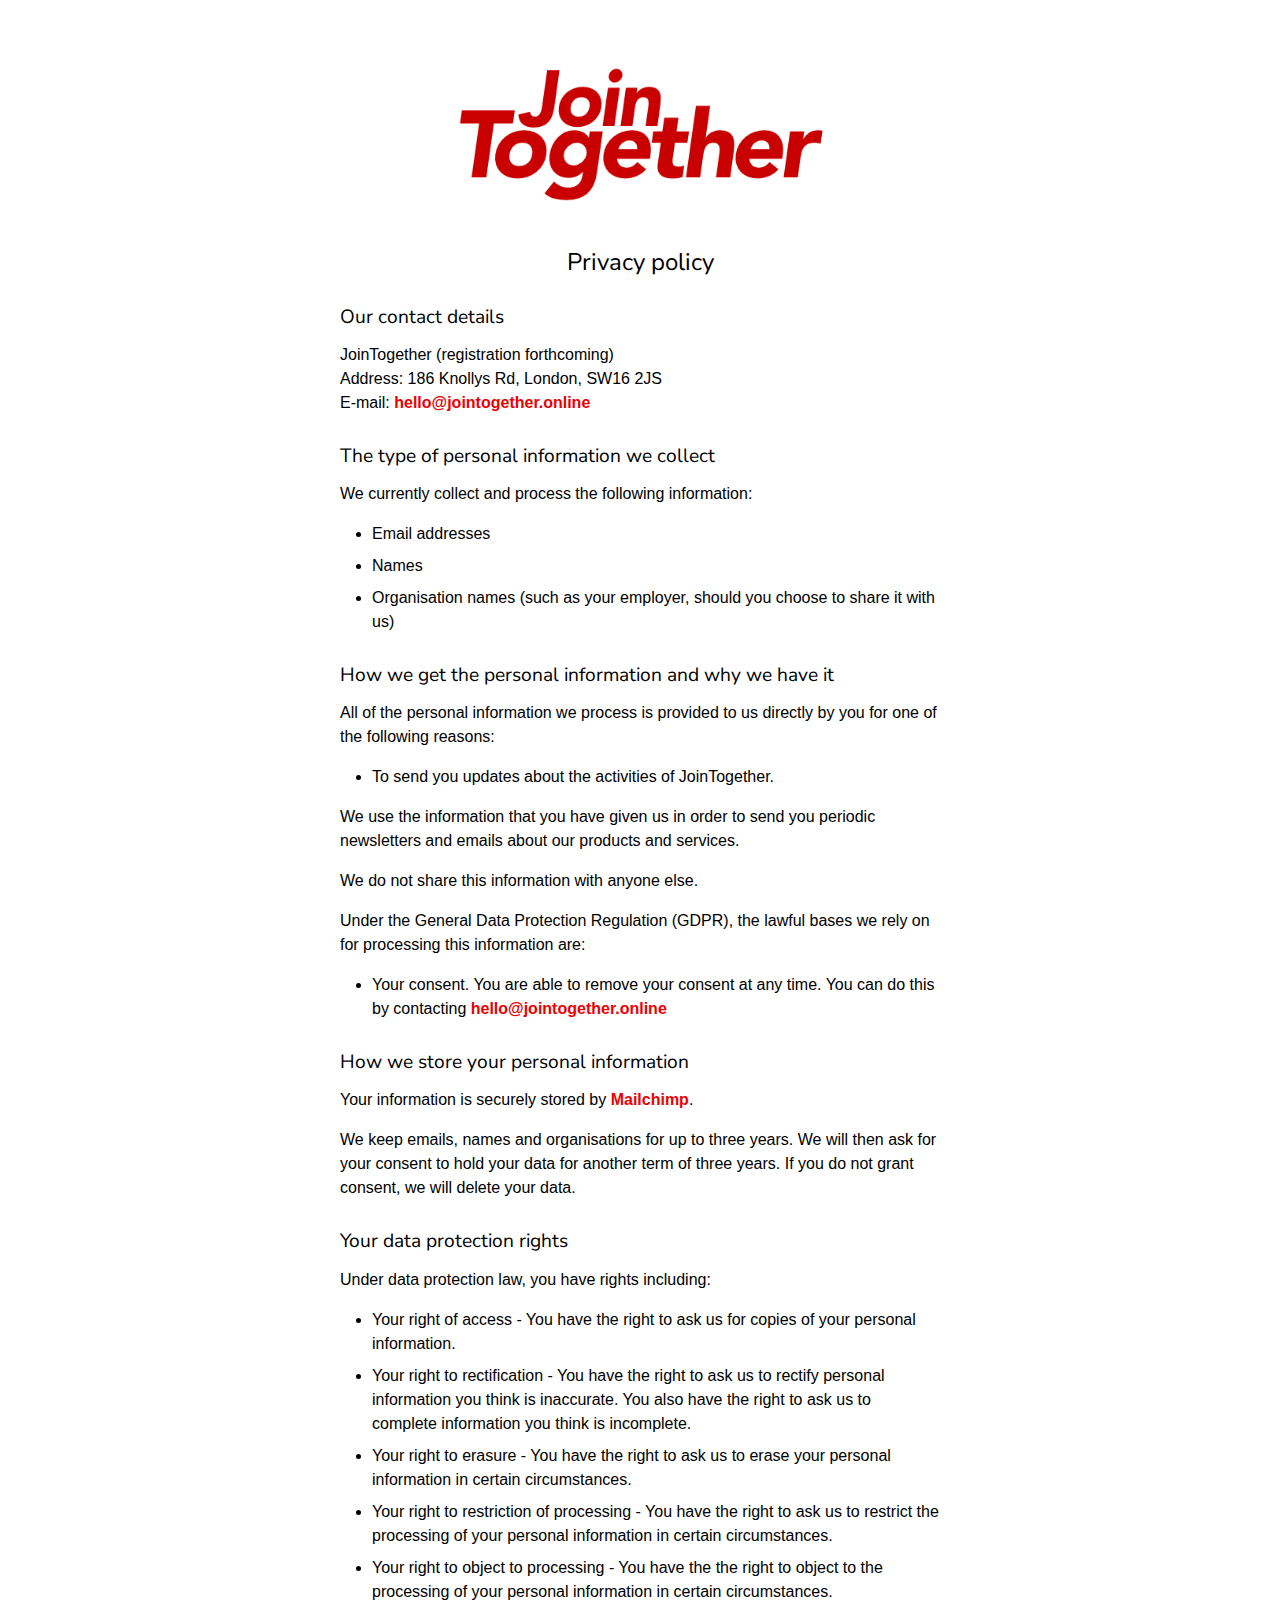
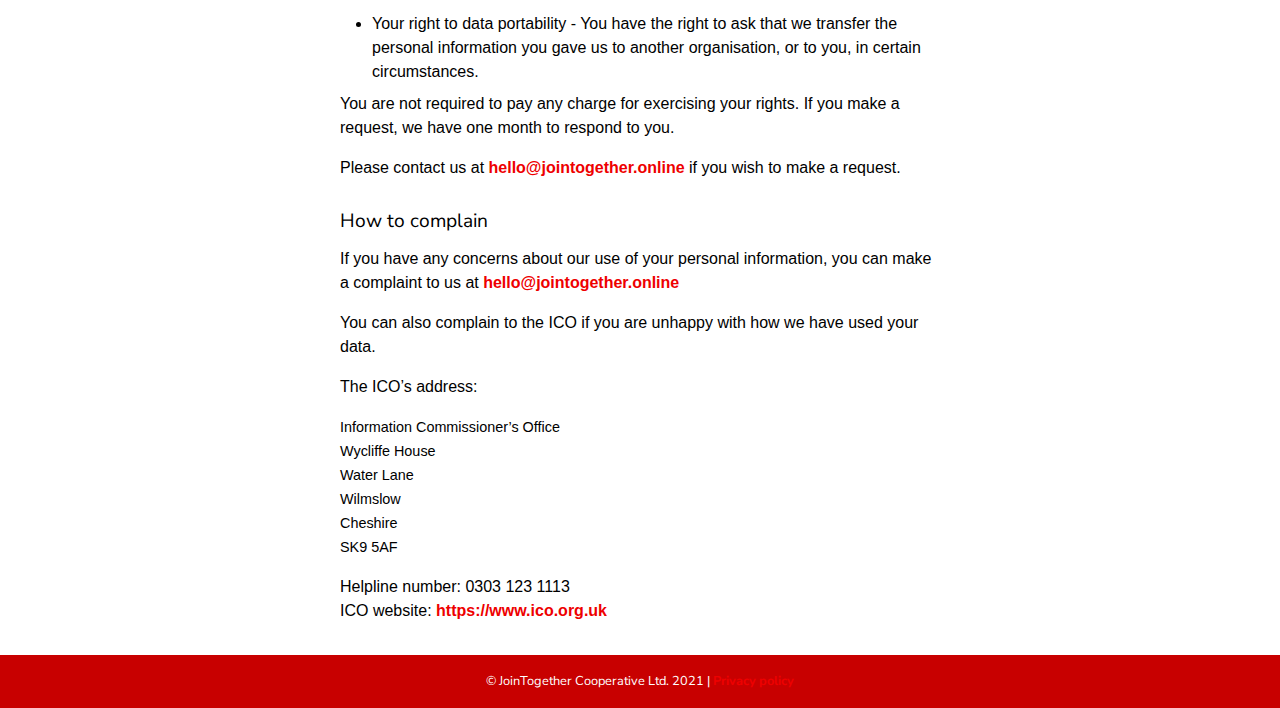
==== privacy.html @ 288e7374 "Link back to home from privacy with logo" ====
<!DOCTYPE html>
<html>
<head>
  <meta http-equiv="content-type" content="text/html; charset=utf-8">
  <link rel="stylesheet" href="reset.css" type="text/css" />
  <link rel="stylesheet" href="main.css" type="text/css" />
  <link rel="preconnect" href="https://fonts.googleapis.com">
  <link rel="preconnect" href="https://fonts.gstatic.com" crossorigin>
  <link href="https://fonts.googleapis.com/css2?family=Nunito+Sans:wght@800&display=swap" rel="stylesheet">
  <title>JoinTogether</title>
  <meta name="description" content="JoinTogether | Making joining easier">
  <meta name="viewport" content="width=device-width, initial-scale=1">
  <link rel="apple-touch-icon" sizes="180x180" href="favicon/apple-touch-icon.png">
  <link rel="icon" type="image/png" sizes="32x32" href="favicon/favicon-32x32.png">
  <link rel="icon" type="image/png" sizes="16x16" href="favicon/favicon-16x16.png">
  <link rel="manifest" href="favicon/site.webmanifest">
  <link rel="mask-icon" href="favicon/safari-pinned-tab.svg" color="#5bbad5">
  <meta name="msapplication-TileColor" content="#da532c">
  <meta name="theme-color" content="#ffffff">
</head>
<body>

<header class="center">
<a href="/"><h1>JoinTogether</h1></a>
<h2>Privacy policy</h2>
</header>

<main class="left">
  <h4>Our contact details</h4>
  <p>JoinTogether (registration forthcoming)<br />
  Address: 186 Knollys Rd, London, SW16 2JS<br />
  E-mail: <a href="mailto:hello@jointogether.online">hello@jointogether.online</a></p>

  <h4>The type of personal information we collect</h4>
  <p>We currently collect and process the following information:<br />
  <ul><li>Email addresses</li>
  <li>Names</li>
  <li>Organisation names (such as your employer, should you choose to share it with us)</li></ul></p>

  <h4>How we get the personal information and why we have it</h4>
  <p>All of the personal information we process is provided to us directly by you for one of the following reasons:<br />
  <ul><li>To send you updates about the activities of JoinTogether.</li></ul></p>
  <p>We use the information that you have given us in order to send you periodic newsletters and emails about our products and services.</p>
  <p>We do not share this information with anyone else.</p>
  <p>Under the General Data Protection Regulation (GDPR), the lawful bases we rely on for processing this information are:
  <ul><li>Your consent. You are able to remove your consent at any time. You can do this by contacting <a href="mailto:hello@jointogether.online">hello@jointogether.online</a></li></ul></p>

  <h4>How we store your personal information</h4>
  <p>Your information is securely stored by <a href="https://mailchimp.com">Mailchimp</a>.</p>
  <p>We keep emails, names and organisations for up to three years. We will then ask for your consent to hold your data for another term of three years. If you do not grant consent, we will delete your data.</p>


  <h4>Your data protection rights</h4>
  <p>Under data protection law, you have rights including:
  <ul><li>Your right of access - You have the right to ask us for copies of your personal information.</li>
  <li>Your right to rectification - You have the right to ask us to rectify personal information you think is inaccurate. You also have the right to ask us to complete information you think is incomplete. </li>
  <li>Your right to erasure - You have the right to ask us to erase your personal information in certain circumstances.</li>
  <li>Your right to restriction of processing - You have the right to ask us to restrict the processing of your personal information in certain circumstances. </li>
  <li>Your right to object to processing - You have the the right to object to the processing of your personal information in certain circumstances.</li>
  <li>Your right to data portability - You have the right to ask that we transfer the personal information you gave us to another organisation, or to you, in certain circumstances.</li>

  <p>You are not required to pay any charge for exercising your rights. If you make a request, we have one month to respond to you.</p>
  <p>Please contact us at <a href="mailto:jointogether.online">hello@jointogether.online</a> if you wish to make a request.</p>

  <h4>How to complain</h4>
  <p>If you have any concerns about our use of your personal information, you can make a complaint to us at <a href="mailto:jointogether.online">hello@jointogether.online</a></p>
  <p>You can also complain to the ICO if you are unhappy with how we have used your data.</p>
  <p>The ICO’s address:</p>
  <pre>Information Commissioner’s Office
Wycliffe House
Water Lane
Wilmslow
Cheshire
SK9 5AF</pre>

  <p>Helpline number: 0303 123 1113</br />
  ICO website: <a href="https://www.ico.org.uk">https://www.ico.org.uk</a></p>


</main>
<footer class="center">
<p>&copy; JoinTogether Cooperative Ltd. 2021 | <a href="/privacy.html">Privacy policy</a></p>
</footer>

</body>
</html>
---- main.css ----
/* Main.css */

html, body {
  height: 100%;
}

.grid-container {
  min-height: 100%;
  margin: 0 auto -12em;
  height: 100%;
}

body {
  font-family: 'Nunito Sans', sans-serif;
}

h1, h2, h3, h4 {
  /* font-weight: bold; */
  /* text-transform: uppercase; */
}

h1 {
    font-size: 3em;
    color: #EE0000;
    background-image: url("jt_logo_dark_red_830px.png");
    text-indent: -5000px;
    display: block;
    width: 400px;
    margin: auto;
    height: 170px;
    background-repeat: no-repeat;
    background-size: 400px;
}

label {
  display: none;
}

h2 {
  font-size: 1.5rem;
    margin-top: 2rem;
    margin-bottom: 0.5rem;
    line-height: 1.6rem;
}

.button {
  width: 30%;
  max-width: 100px;
  background-color: #ccc;
}

.email {
  width: 60%;
}

.center {
  text-align: center;
}

h4 {
  margin-bottom: 2rem;
  line-height: 1.2rem;
  font-size: 1.2rem;
}

.left {
  margin: 0px auto;
  max-width: 600px;
}

.left h4 {
  margin-bottom: 1rem;
  margin-top: 2rem;
}

.left p, .left pre {
  font-family: sans-serif;
  margin-bottom: 1rem;
  line-height: 1.5rem;
}

.left pre {
  font-size: 0.9rem;
}

.left ul li {
  font-family: sans-serif;
  list-style: disc;
  margin-left: 2rem;
  margin-bottom: 0.5rem;
  line-height: 1.5rem;
}

#mc_embed_signup {
  width: 50%;
  max-width: 600px;
  padding: 20px;
  margin: 0px auto;
  background: white;
}

input {
  font-size: 1.2rem;
  font-family: 'Nunito Sans', sans-serif;
  border: 0px;
  padding: 10px;
  background-color: #efefef;
  border-radius: 5px;
}

a {
  color: #EE0000;
  font-weight: bold;
  text-decoration: none;
  outline: none;
  /* font-size: 0.8em; */
}

a:hover {
  text-decoration: underline;
}

pre {
  font-size: 100%;
  line-height: 120%;
  margin-top: 0.5em;
}

header {
  margin-top: 3rem;
}

footer {
  font-size: 0.8rem;
  padding: 20px 0px;
  margin-top: 2rem;
  width: 100%;
  background-color: #c80000;
  color: white;
}


/* When the screen is less than 600 pixels wide, hide all links, except for the first one ("Home"). Show the link that contains should open and close the topnav (.icon) */
@media screen and (max-width: 600px) {
  #mc_embed_signup {
    width: 80%;
    min-width: 350px;

  }

  .left {
    margin: 0px auto;
    padding: 0px 20px;
    min-width: 350px;
    max-width: 600px;
  }

}
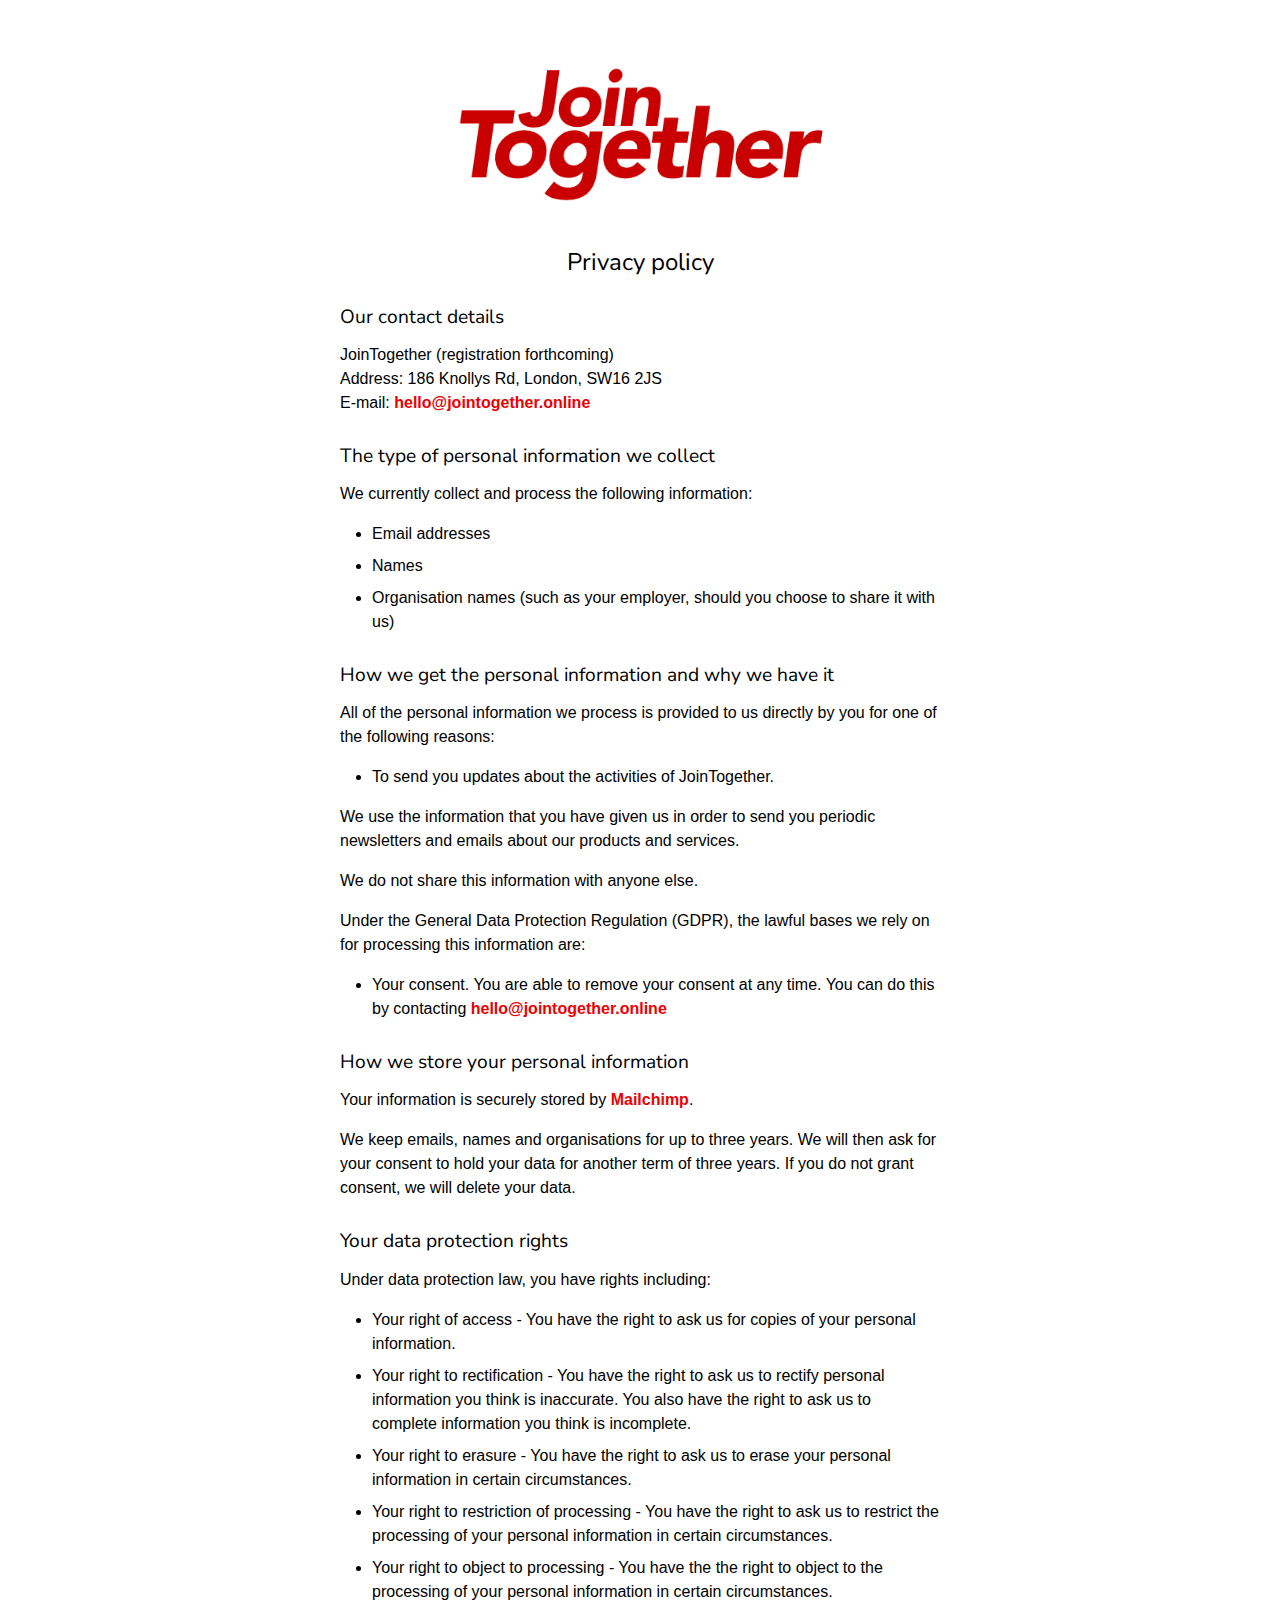
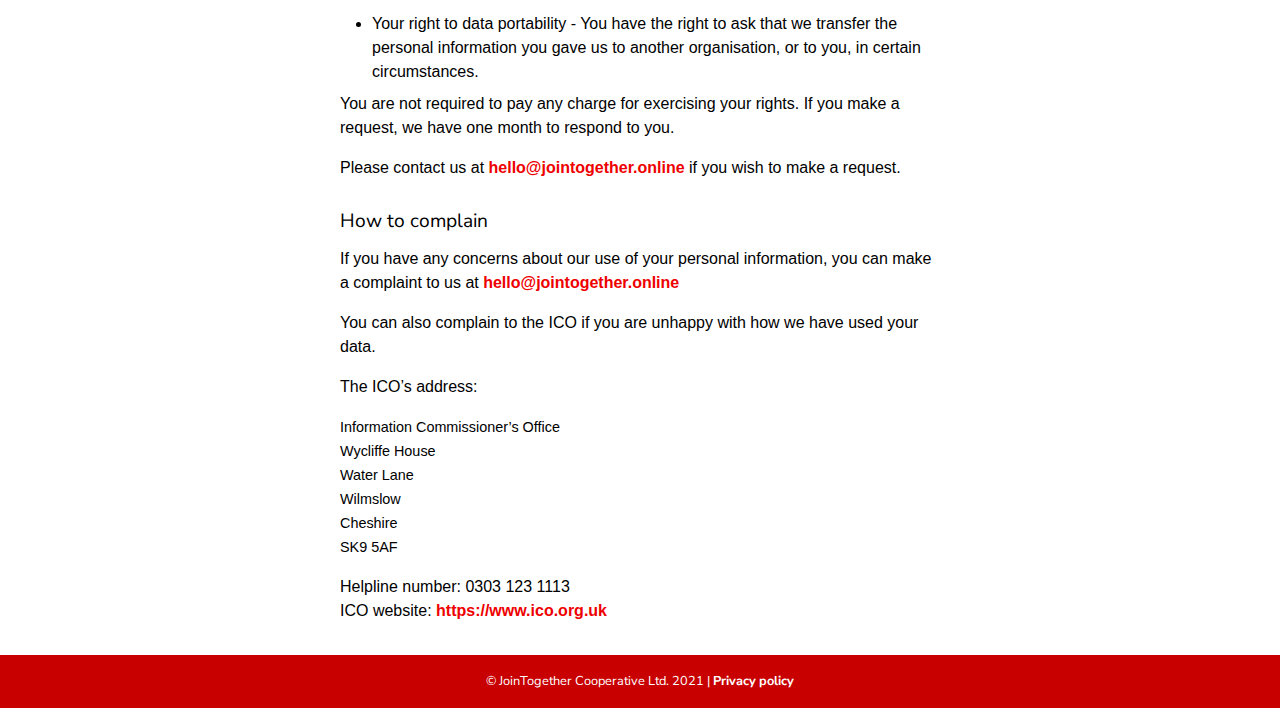
==== commit 87ac2c98: "Add lang attribute to html tag" ====
--- a/privacy.html
+++ b/privacy.html
@@ -1,6 +1,6 @@
 
 <!DOCTYPE html>
-<html>
+<html lang="en">
 <head>
   <meta http-equiv="content-type" content="text/html; charset=utf-8">
   <link rel="stylesheet" href="reset.css" type="text/css" />
--- a/main.css
+++ b/main.css
@@ -12,11 +12,6 @@
 
 body {
   font-family: 'Nunito Sans', sans-serif;
-}
-
-h1, h2, h3, h4 {
-  /* font-weight: bold; */
-  /* text-transform: uppercase; */
 }
 
 h1 {
@@ -139,6 +134,10 @@
   color: white;
 }
 
+footer a {
+  color: white;
+}
+
 
 /* When the screen is less than 600 pixels wide, hide all links, except for the first one ("Home"). Show the link that contains should open and close the topnav (.icon) */
 @media screen and (max-width: 600px) {
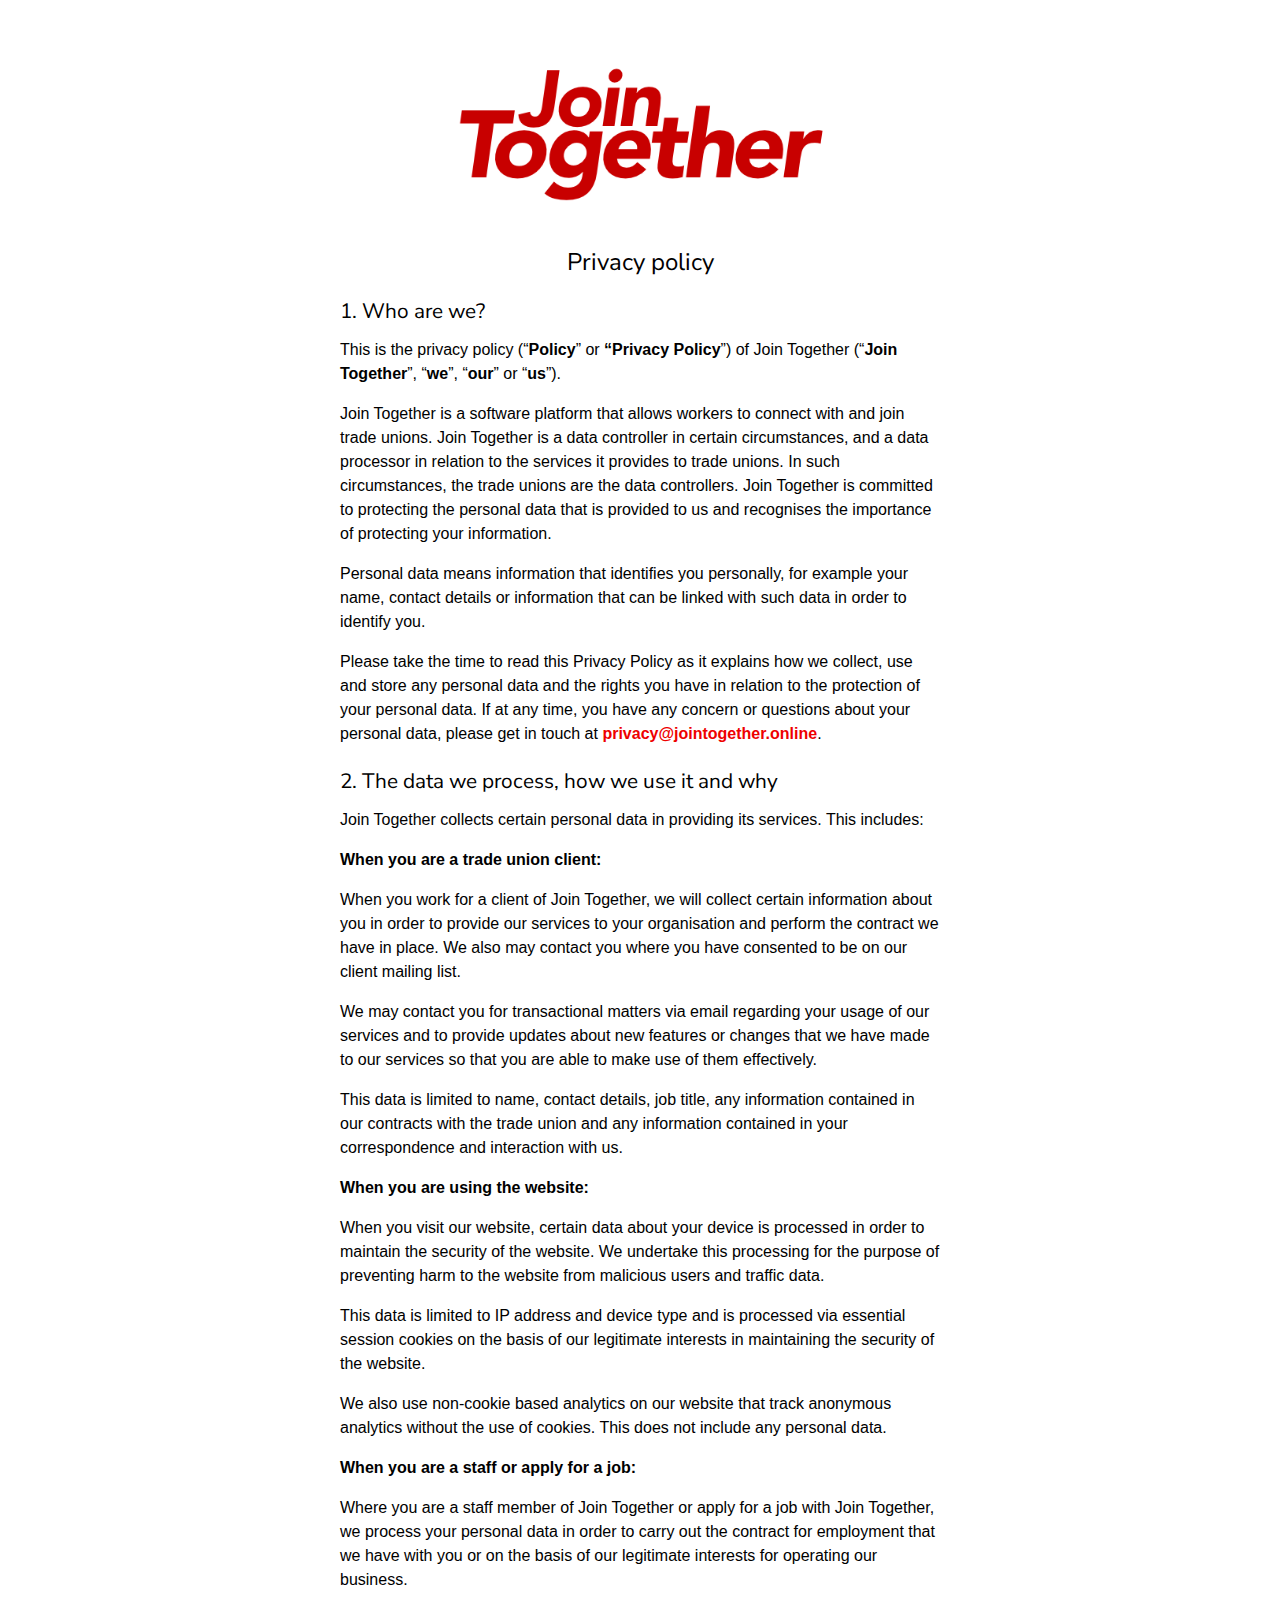
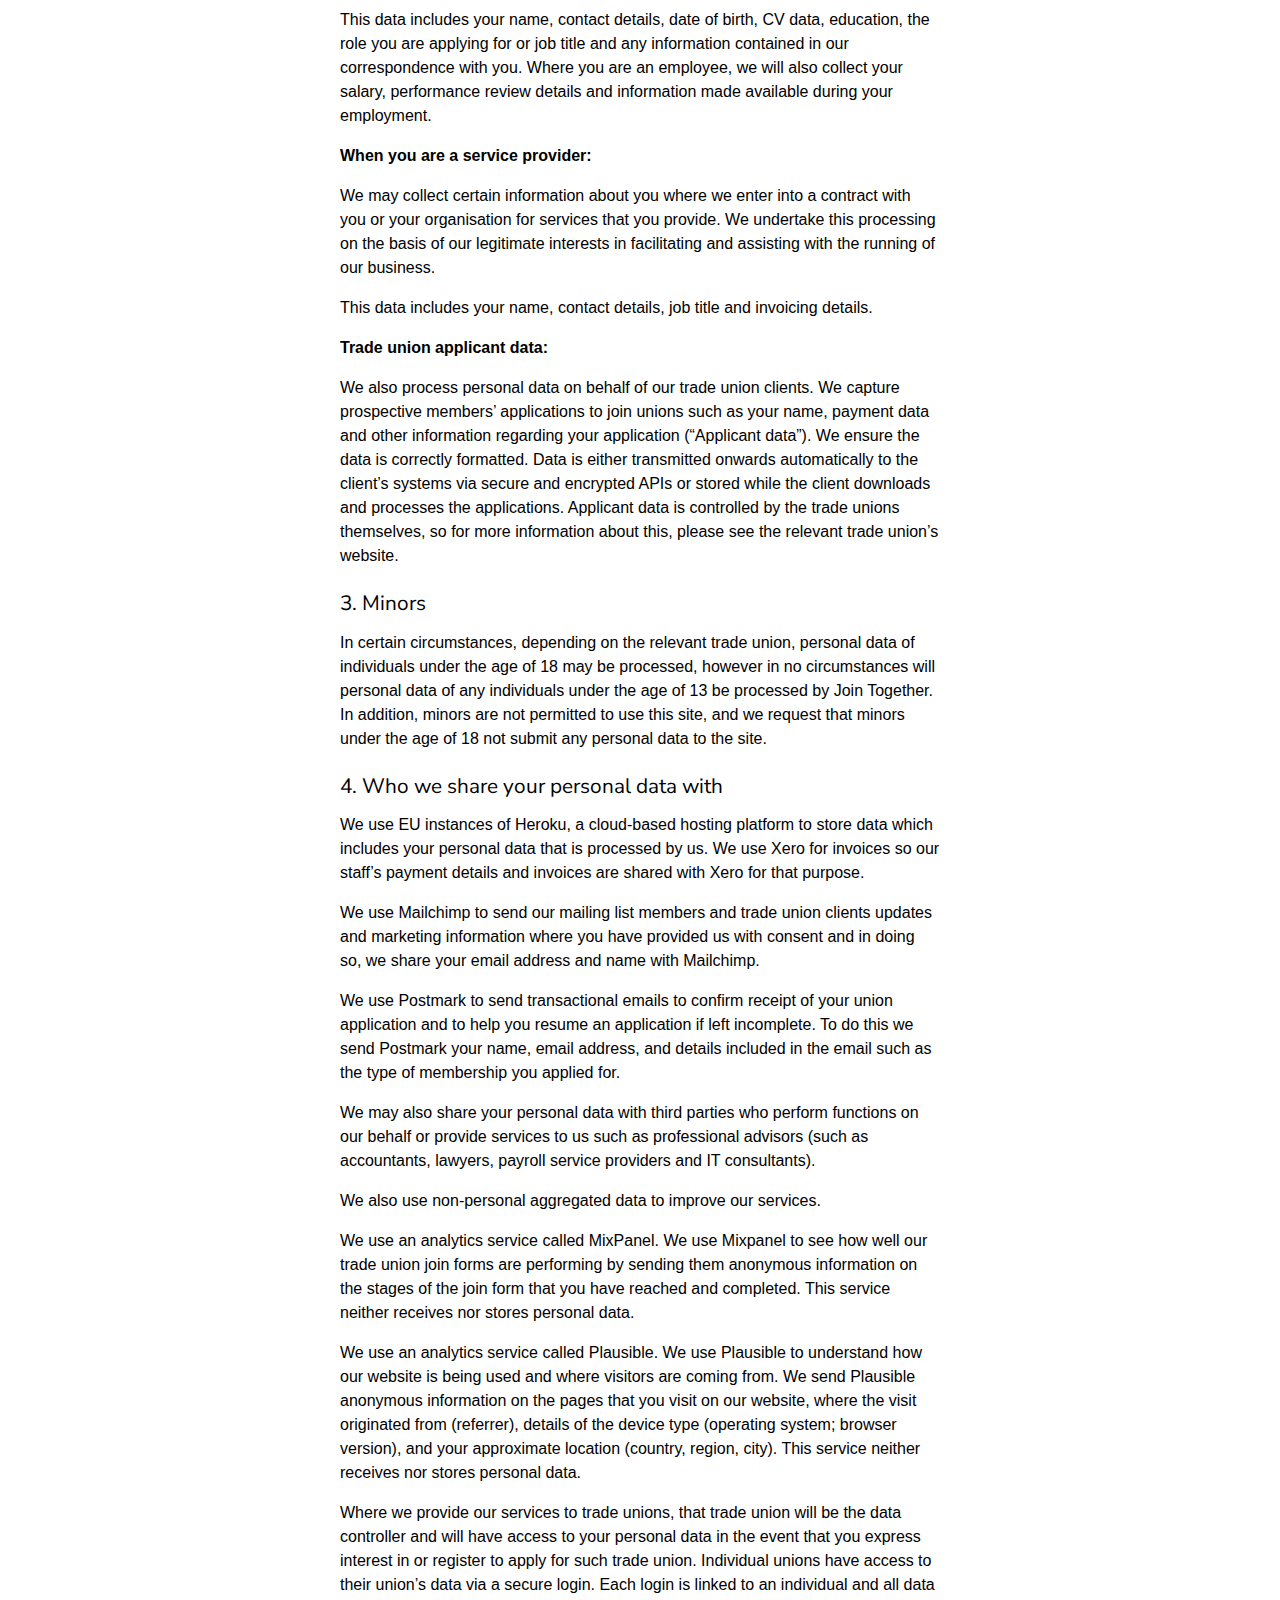
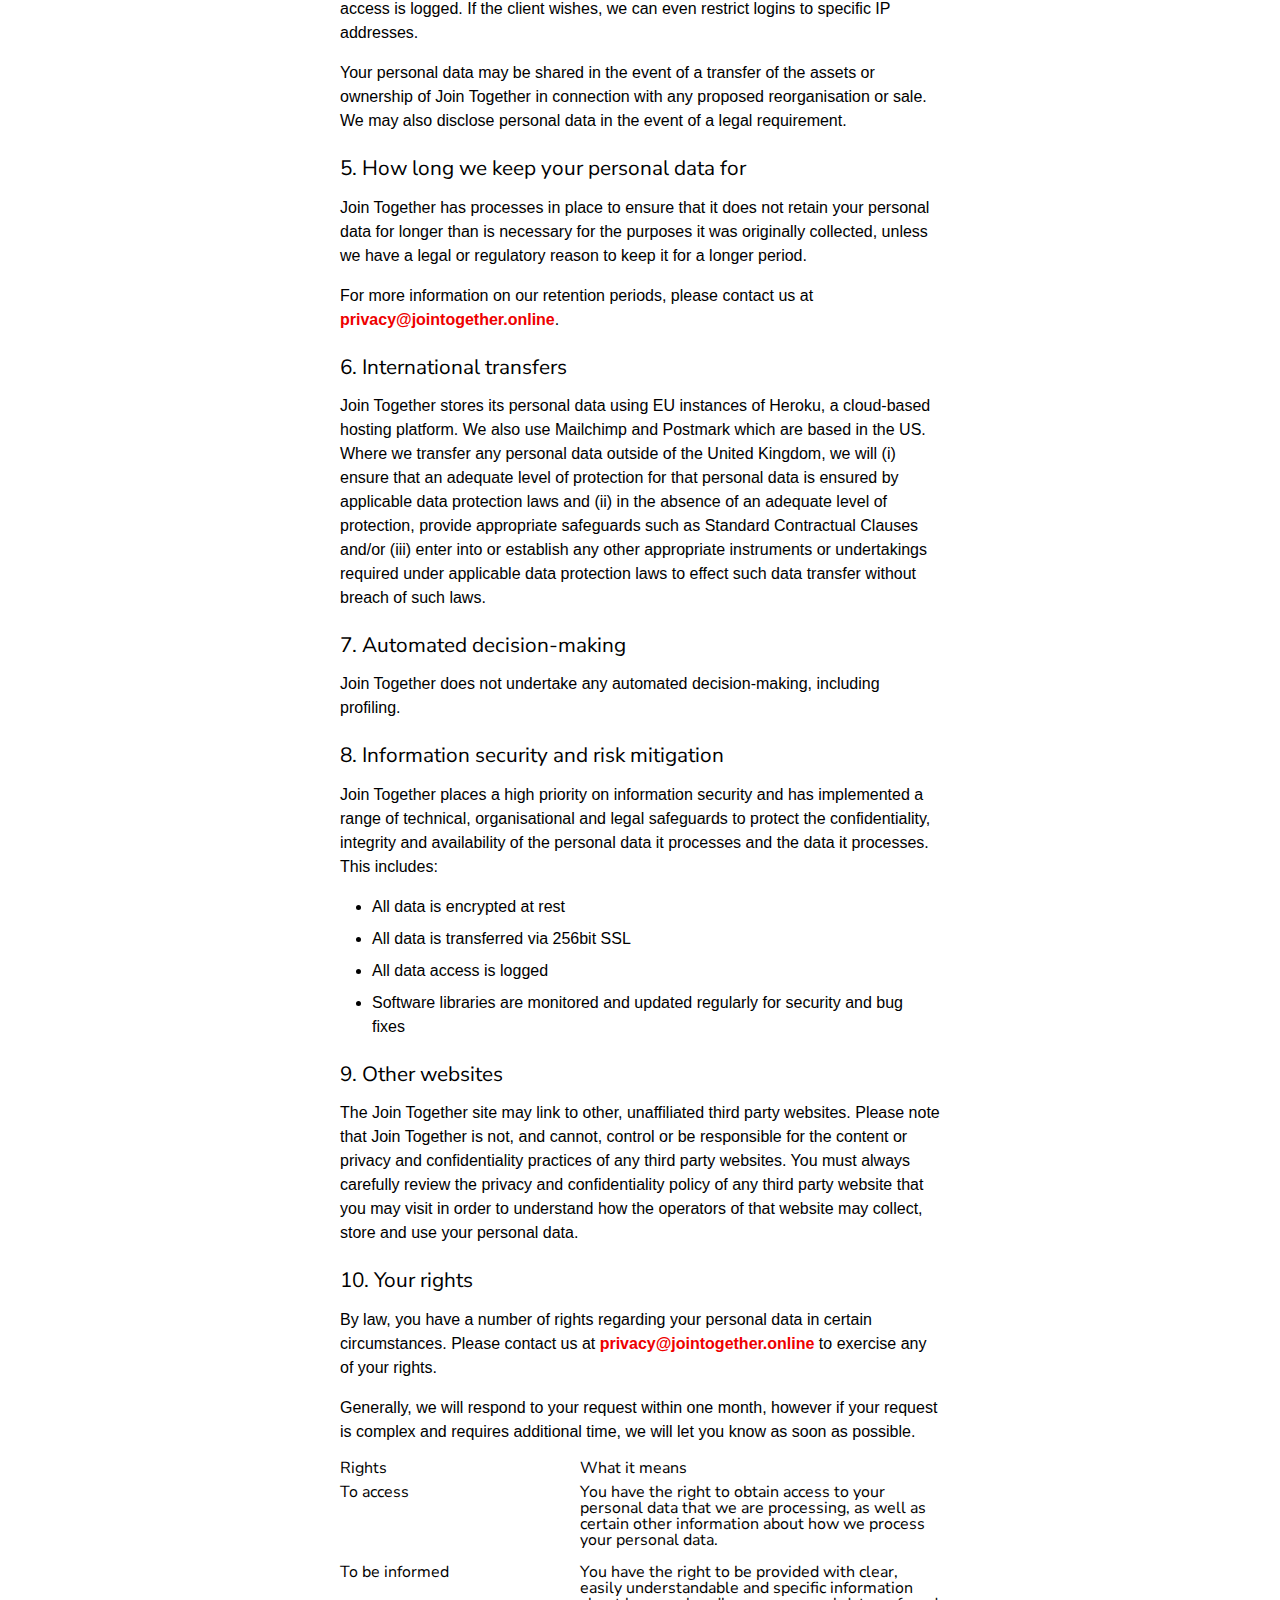
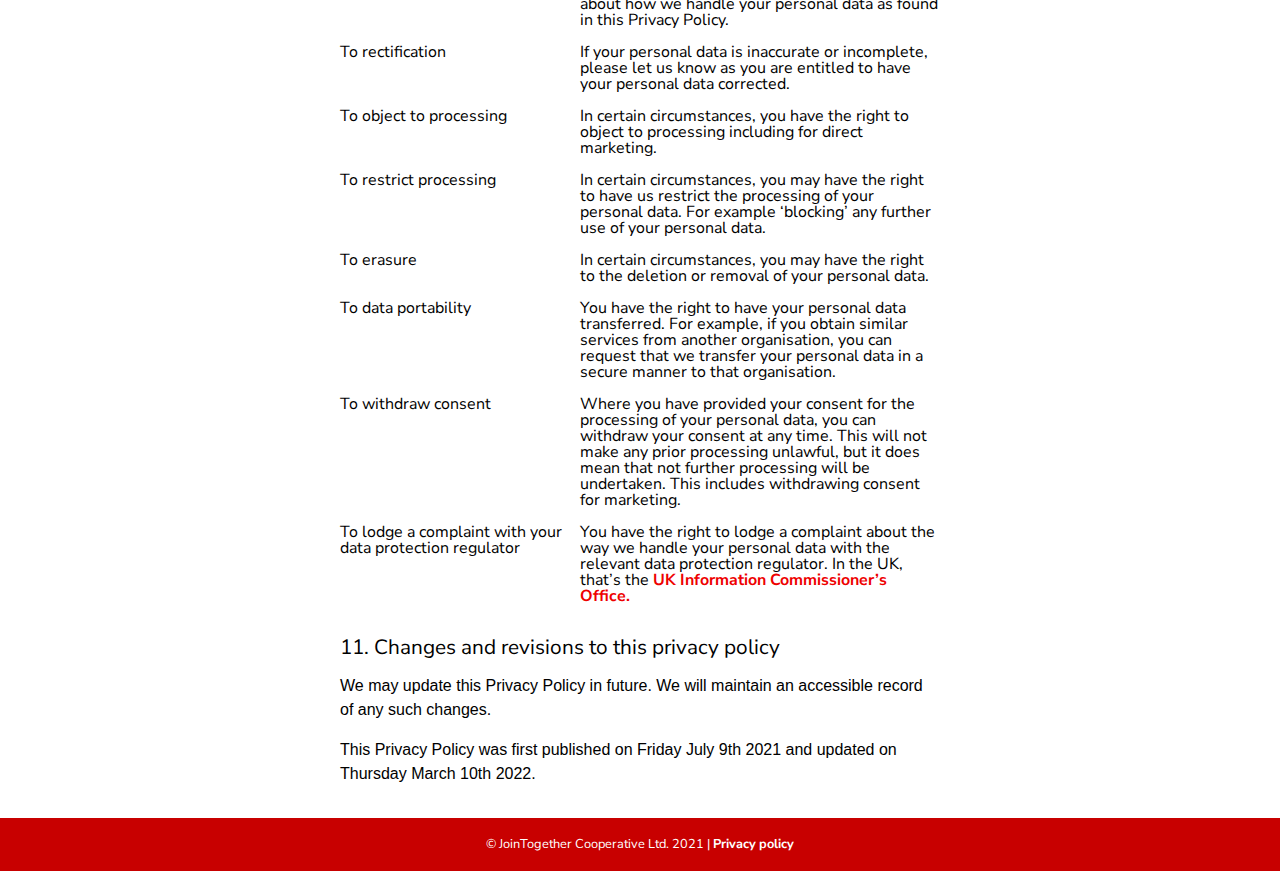
==== commit 40f587df: "Update privacy policy" ====
--- a/privacy.html
+++ b/privacy.html
@@ -27,56 +27,367 @@
 </header>
 
 <main class="left">
-  <h4>Our contact details</h4>
-  <p>JoinTogether (registration forthcoming)<br />
-  Address: 186 Knollys Rd, London, SW16 2JS<br />
-  E-mail: <a href="mailto:hello@jointogether.online">hello@jointogether.online</a></p>
-
-  <h4>The type of personal information we collect</h4>
-  <p>We currently collect and process the following information:<br />
-  <ul><li>Email addresses</li>
-  <li>Names</li>
-  <li>Organisation names (such as your employer, should you choose to share it with us)</li></ul></p>
-
-  <h4>How we get the personal information and why we have it</h4>
-  <p>All of the personal information we process is provided to us directly by you for one of the following reasons:<br />
-  <ul><li>To send you updates about the activities of JoinTogether.</li></ul></p>
-  <p>We use the information that you have given us in order to send you periodic newsletters and emails about our products and services.</p>
-  <p>We do not share this information with anyone else.</p>
-  <p>Under the General Data Protection Regulation (GDPR), the lawful bases we rely on for processing this information are:
-  <ul><li>Your consent. You are able to remove your consent at any time. You can do this by contacting <a href="mailto:hello@jointogether.online">hello@jointogether.online</a></li></ul></p>
-
-  <h4>How we store your personal information</h4>
-  <p>Your information is securely stored by <a href="https://mailchimp.com">Mailchimp</a>.</p>
-  <p>We keep emails, names and organisations for up to three years. We will then ask for your consent to hold your data for another term of three years. If you do not grant consent, we will delete your data.</p>
-
-
-  <h4>Your data protection rights</h4>
-  <p>Under data protection law, you have rights including:
-  <ul><li>Your right of access - You have the right to ask us for copies of your personal information.</li>
-  <li>Your right to rectification - You have the right to ask us to rectify personal information you think is inaccurate. You also have the right to ask us to complete information you think is incomplete. </li>
-  <li>Your right to erasure - You have the right to ask us to erase your personal information in certain circumstances.</li>
-  <li>Your right to restriction of processing - You have the right to ask us to restrict the processing of your personal information in certain circumstances. </li>
-  <li>Your right to object to processing - You have the the right to object to the processing of your personal information in certain circumstances.</li>
-  <li>Your right to data portability - You have the right to ask that we transfer the personal information you gave us to another organisation, or to you, in certain circumstances.</li>
-
-  <p>You are not required to pay any charge for exercising your rights. If you make a request, we have one month to respond to you.</p>
-  <p>Please contact us at <a href="mailto:jointogether.online">hello@jointogether.online</a> if you wish to make a request.</p>
-
-  <h4>How to complain</h4>
-  <p>If you have any concerns about our use of your personal information, you can make a complaint to us at <a href="mailto:jointogether.online">hello@jointogether.online</a></p>
-  <p>You can also complain to the ICO if you are unhappy with how we have used your data.</p>
-  <p>The ICO’s address:</p>
-  <pre>Information Commissioner’s Office
-Wycliffe House
-Water Lane
-Wilmslow
-Cheshire
-SK9 5AF</pre>
-
-  <p>Helpline number: 0303 123 1113</br />
-  ICO website: <a href="https://www.ico.org.uk">https://www.ico.org.uk</a></p>
-
+  <h3>1. Who are we?</h3>
+  <p>
+    This is the privacy policy (“<strong>Policy</strong>” or
+    <strong>“Privacy Policy</strong>”) of Join Together
+    (“<strong>Join Together</strong>”, “<strong>we</strong>”,
+    “<strong>our</strong>” or “<strong>us</strong>”).
+  </p>
+  <p>
+    Join Together is a software platform that allows workers to connect with and
+    join trade unions. Join Together is a data controller in certain
+    circumstances, and a data processor in relation to the services it provides
+    to trade unions. In such circumstances, the trade unions are the data
+    controllers. Join Together is committed to protecting the personal data
+    that is provided to us and recognises the importance of protecting your
+    information.
+  </p>
+  <p>
+    Personal data means information that identifies you personally, for example
+    your name, contact details or information that can be linked with such data
+    in order to identify you.
+  </p>
+  <p>
+    Please take the time to read this Privacy Policy as it explains how we
+    collect, use and store any personal data and the rights you have in
+    relation to the protection of your personal data. If at any time, you have
+    any concern or questions about your personal data, please get in touch at
+    <a href="mailto:privacy@jointogether.online">privacy@jointogether.online</a>.
+  </p>
+
+  <h3>2. The data we process, how we use it and why</h3>
+  <p>
+    Join Together collects certain personal data in providing its services.
+    This includes:
+  </p>
+  <p>
+    <strong>When you are a trade union client:</strong>
+  </p>
+  <p>
+    When you work for a client of Join Together, we will collect certain
+    information about you in order to provide our services to your
+    organisation and perform the contract we have in place. We also may
+    contact you where you have consented to be on our client mailing list.
+  </p>
+  <p>
+    We may contact you for transactional matters via email regarding your
+    usage of our services and to provide updates about new features or changes
+    that we have made to our services so that you are able to make use of them
+    effectively.
+  </p>
+  <p>
+    This data is limited to name, contact details, job title, any information
+    contained in our contracts with the trade union and any information
+    contained in your correspondence and interaction with us.
+  </p>
+  <p>
+    <strong>When you are using the website:</strong>
+  </p>
+  <p>
+    When you visit our website, certain data about your device is processed in
+    order to maintain the security of the website. We undertake this
+    processing for the purpose of preventing harm to the website from
+    malicious users and traffic data.
+  </p>
+  <p>
+    This data is limited to IP address and device type and is processed via
+    essential session cookies on the basis of our legitimate interests in
+    maintaining the security of the website.
+  </p>
+  <p>
+    We also use non-cookie based analytics on our website that track anonymous
+    analytics without the use of cookies. This does not include any personal
+    data.
+  </p>
+  <p>
+    <strong>When you are a staff or apply for a job:</strong>
+  </p>
+  <p>
+    Where you are a staff member of Join Together or apply for a job with Join
+    Together, we process your personal data in order to carry out the contract
+    for employment that we have with you or on the basis of our legitimate
+    interests for operating our business.
+  </p>
+  <p>
+    This data includes your name, contact details, date of birth, CV data,
+    education, the role you are applying for or job title and any information
+    contained in our correspondence with you. Where you are an employee, we
+    will also collect your salary, performance review details and information
+    made available during your employment.
+  </p>
+  <p>
+    <strong>When you are a service provider:</strong>
+  </p>
+  <p>
+    We may collect certain information about you where we enter into a
+    contract with you or your organisation for services that you provide. We
+    undertake this processing on the basis of our legitimate interests in
+    facilitating and assisting with the running of our business.
+  </p>
+  <p>
+    This data includes your name, contact details, job title and invoicing
+    details.
+  </p>
+  <p>
+    <strong>Trade union applicant data:</strong>
+  </p>
+  <p>
+    We also process personal data on behalf of our trade union clients. We
+    capture prospective members’ applications to join unions such as your
+    name, payment data and other information regarding your application
+    (“Applicant data”). We ensure the data is correctly formatted. Data is
+    either transmitted onwards automatically to the client’s systems via
+    secure and encrypted APIs or stored while the client downloads and
+    processes the applications. Applicant data is controlled by the trade
+    unions themselves, so for more information about this, please see the
+    relevant trade union’s website.
+  </p>
+
+  <h3>3. Minors</h3>
+  <p>
+    In certain circumstances, depending on the relevant trade union, personal
+    data of individuals under the age of 18 may be processed, however in no
+    circumstances will personal data of any individuals under the age of 13
+    be processed by Join Together. In addition, minors are not permitted to
+    use this site, and we request that minors under the age of 18 not submit
+    any personal data to the site.
+  </p>
+
+  <h3>4. Who we share your personal data with</h3>
+  <p>
+    We use EU instances of Heroku, a cloud-based hosting platform to store
+    data which includes your personal data that is processed by us. We use
+    Xero for invoices so our staff’s payment details and invoices are shared
+    with Xero for that purpose.
+  </p>
+  <p>
+    We use Mailchimp to send our mailing list members and trade union clients
+    updates and marketing information where you have provided us with consent
+    and in doing so, we share your email address and name with Mailchimp.
+  </p>
+  <p>
+    We use Postmark to send transactional emails to confirm receipt of your
+    union application and to help you resume an application if left
+    incomplete. To do this we send Postmark your name, email address, and
+    details included in the email such as the type of membership you applied
+    for.
+  </p>
+  <p>
+    We may also share your personal data with third parties who perform
+    functions on our behalf or provide services to us such as professional
+    advisors (such as accountants, lawyers, payroll service providers and IT
+    consultants).
+  </p>
+  <p>
+    We also use non-personal aggregated data to improve our services.
+  </p>
+  <p>
+    We use an analytics service called MixPanel. We use Mixpanel to see how
+    well our trade union join forms are performing by sending them anonymous
+    information on the stages of the join form that you have reached and
+    completed. This service neither receives nor stores personal data.
+  </p>
+  <p>
+    We use an analytics service called Plausible. We use Plausible to
+    understand how our website is being used and where visitors are coming
+    from. We send Plausible anonymous information on the pages that you visit
+    on our website, where the visit originated from (referrer), details of
+    the device type (operating system; browser version), and your approximate
+    location (country, region, city). This service neither receives nor
+    stores personal data.
+  </p>
+  <p>
+    Where we provide our services to trade unions, that trade union will be
+    the data controller and will have access to your personal data in the
+    event that you express interest in or register to apply for such trade
+    union. Individual unions have access to their union’s data via a secure
+    login. Each login is linked to an individual and all data access is
+    logged. If the client wishes, we can even restrict logins to specific IP
+    addresses.
+  </p>
+  <p>
+    Your personal data may be shared in the event of a transfer of the assets
+    or ownership of Join Together in connection with any proposed
+    reorganisation or sale. We may also disclose personal data in the event
+    of a legal requirement.
+  </p>
+
+  <h3>5. How long we keep your personal data for</h3>
+  <p>
+    Join Together has processes in place to ensure that it does not retain
+    your personal data for longer than is necessary for the purposes it was
+    originally collected, unless we have a legal or regulatory reason to keep
+    it for a longer period.
+  </p>
+  <p>
+    For more information on our retention periods, please contact us at
+    <a href="mailto:privacy@jointogether.online">privacy@jointogether.online</a>.
+  </p>
+
+  <h3>6. International transfers</h3>
+  <p>
+    Join Together stores its personal data using EU instances of Heroku, a
+    cloud-based hosting platform. We also use Mailchimp and Postmark which
+    are based in the US. Where we transfer any personal data outside of the
+    United Kingdom, we will (i) ensure that an adequate level of protection
+    for that personal data is ensured by applicable data protection laws and
+    (ii) in the absence of an adequate level of protection, provide
+    appropriate safeguards such as Standard Contractual Clauses and/or
+    (iii) enter into or establish any other appropriate instruments or
+    undertakings required under applicable data protection laws to effect
+    such data transfer without breach of such laws.
+  </p>
+
+  <h3>7. Automated decision-making</h3>
+  <p>
+    Join Together does not undertake any automated decision-making, including
+    profiling.
+  </p>
+
+  <h3>8. Information security and risk mitigation</h3>
+  <p>
+    Join Together places a high priority on information security and has
+    implemented a range of technical, organisational and legal safeguards to
+    protect the confidentiality, integrity and availability of the personal
+    data it processes and the data it processes. This includes:
+    <ul>
+      <li>
+        All data is encrypted at rest
+      </li>
+      <li>
+        All data is transferred via 256bit SSL
+      </li>
+      <li>
+        All data access is logged
+      </li>
+      <li>
+        Software libraries are monitored and updated regularly for security and
+        bug fixes
+      </li>
+    </ul>
+  </p>
+
+  <h3>9. Other websites</h3>
+  <p>
+    The Join Together site may link to other, unaffiliated third party
+    websites. Please note that Join Together is not, and cannot, control or
+    be responsible for the content or privacy and confidentiality practices
+    of any third party websites. You must always carefully review the
+    privacy and confidentiality policy of any third party website that you
+    may visit in order to understand how the operators of that website may
+    collect, store and use your personal data.
+  </p>
+
+  <h3>10. Your rights</h3>
+  <p>
+    By law, you have a number of rights regarding your personal data in
+    certain circumstances. Please contact us at
+    <a href="mailto:privacy@jointogether.online">privacy@jointogether.online</a>
+    to exercise any of your rights.
+  </p>
+  <p>
+    Generally, we will respond to your request within one month, however if
+    your request is complex and requires additional time, we will let you
+    know as soon as possible.
+  </p>
+
+  <table>
+    <col style="width:40%"><col style="width:60%">
+    <thead>
+      <tr>
+        <th>Rights</th>
+        <th>What it means</th>
+      </tr>
+    </thead>
+    <tbody>
+      <tr>
+        <td>To access</td>
+        <td>
+          You have the right to obtain access to your personal data
+          that we are processing, as well as certain other information about
+          how we process your personal data.
+        </td>
+      </tr>
+      <tr>
+        <td>To be informed</td>
+        <td>
+          You have the right to be provided with clear, easily
+          understandable and specific information about how we handle your
+          personal data as found in this Privacy Policy.
+        </td>
+      </tr>
+      <tr>
+        <td>To rectification</td>
+        <td>
+          If your personal data is inaccurate or incomplete, please let us know
+          as you are entitled to have your personal data corrected.
+        </td>
+      </tr>
+      <tr>
+        <td>To object to processing</td>
+        <td>
+          In certain circumstances, you have the right to object to processing
+          including for direct marketing.
+        </td>
+      </tr>
+      <tr>
+        <td>To restrict processing</td>
+        <td>
+          In certain circumstances, you may have the right to have us restrict
+          the processing of your personal data. For example ‘blocking’ any
+          further use of your personal data.
+        </td>
+      </tr>
+      <tr>
+        <td>To erasure</td>
+        <td>
+          In certain circumstances, you may have the right to the deletion or
+          removal of your personal data.
+        </td>
+      </tr>
+      <tr>
+        <td>To data portability</td>
+        <td>
+          You have the right to have your personal data transferred. For
+          example, if you obtain similar services from another organisation,
+          you can request that we transfer your personal data in a secure
+          manner to that organisation.
+        </td>
+      </tr>
+      <tr>
+        <td>To withdraw consent</td>
+        <td>
+          Where you have provided your consent for the processing of your
+          personal data, you can withdraw your consent at any time. This will
+          not make any prior processing unlawful, but it does mean that not
+          further processing will be undertaken. This includes withdrawing
+          consent for marketing.
+        </td>
+      </tr>
+      <tr>
+        <td>To lodge a complaint with your data protection regulator</td>
+        <td>
+          You have the right to lodge a complaint about the way we handle your
+          personal data with the relevant data protection regulator. In the UK,
+          that’s the
+          <a href="https://ico.org.uk/make-a-complaint/">
+            UK Information Commissioner’s Office.
+          </a>
+        </td>
+      </tr>
+    </tbody>
+  </table>
+
+  <h3>11. Changes and revisions to this privacy policy</h3>
+  <p>
+    We may update this Privacy Policy in future. We will maintain an
+    accessible record of any such changes.
+  </p>
+  <p>
+    This Privacy Policy was first published on Friday July 9th 2021
+    and updated on Thursday March 10th 2022.
+  </p>
 
 </main>
 <footer class="center">
--- a/main.css
+++ b/main.css
@@ -38,6 +38,34 @@
     line-height: 1.6rem;
 }
 
+h3 {
+  margin-top: 1.5rem;
+  margin-bottom: 1rem;
+  line-height: 1.4rem;
+  font-size: 1.3rem;
+}
+
+h4 {
+  margin-bottom: 2rem;
+  line-height: 1.2rem;
+  font-size: 1.2rem;
+}
+strong {
+  font-weight: bold;
+}
+
+td {
+  padding:  0.5rem 0;
+  font-weight: normal;
+}
+th {
+  text-align: left;
+}
+
+.width-30 {
+  width: 30%;
+}
+
 .button {
   width: 30%;
   max-width: 100px;
@@ -50,12 +78,6 @@
 
 .center {
   text-align: center;
-}
-
-h4 {
-  margin-bottom: 2rem;
-  line-height: 1.2rem;
-  font-size: 1.2rem;
 }
 
 .left {
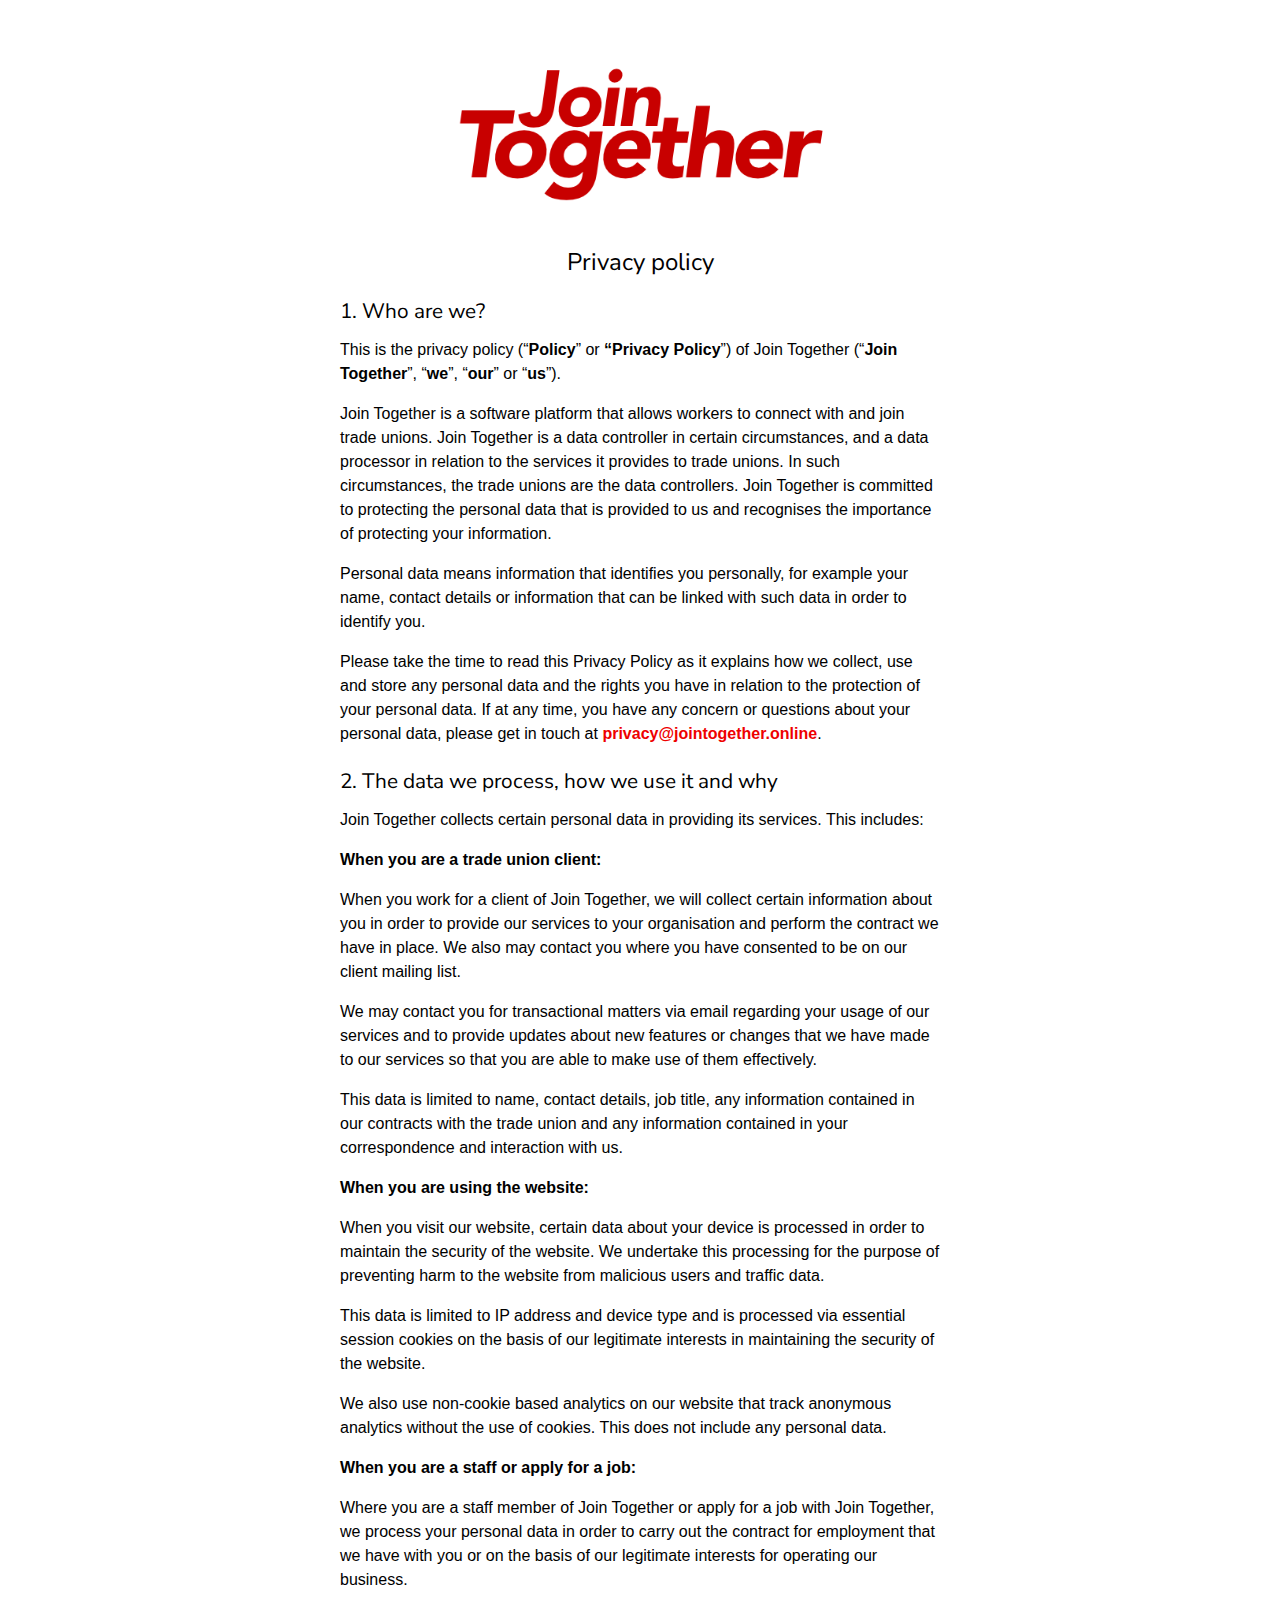
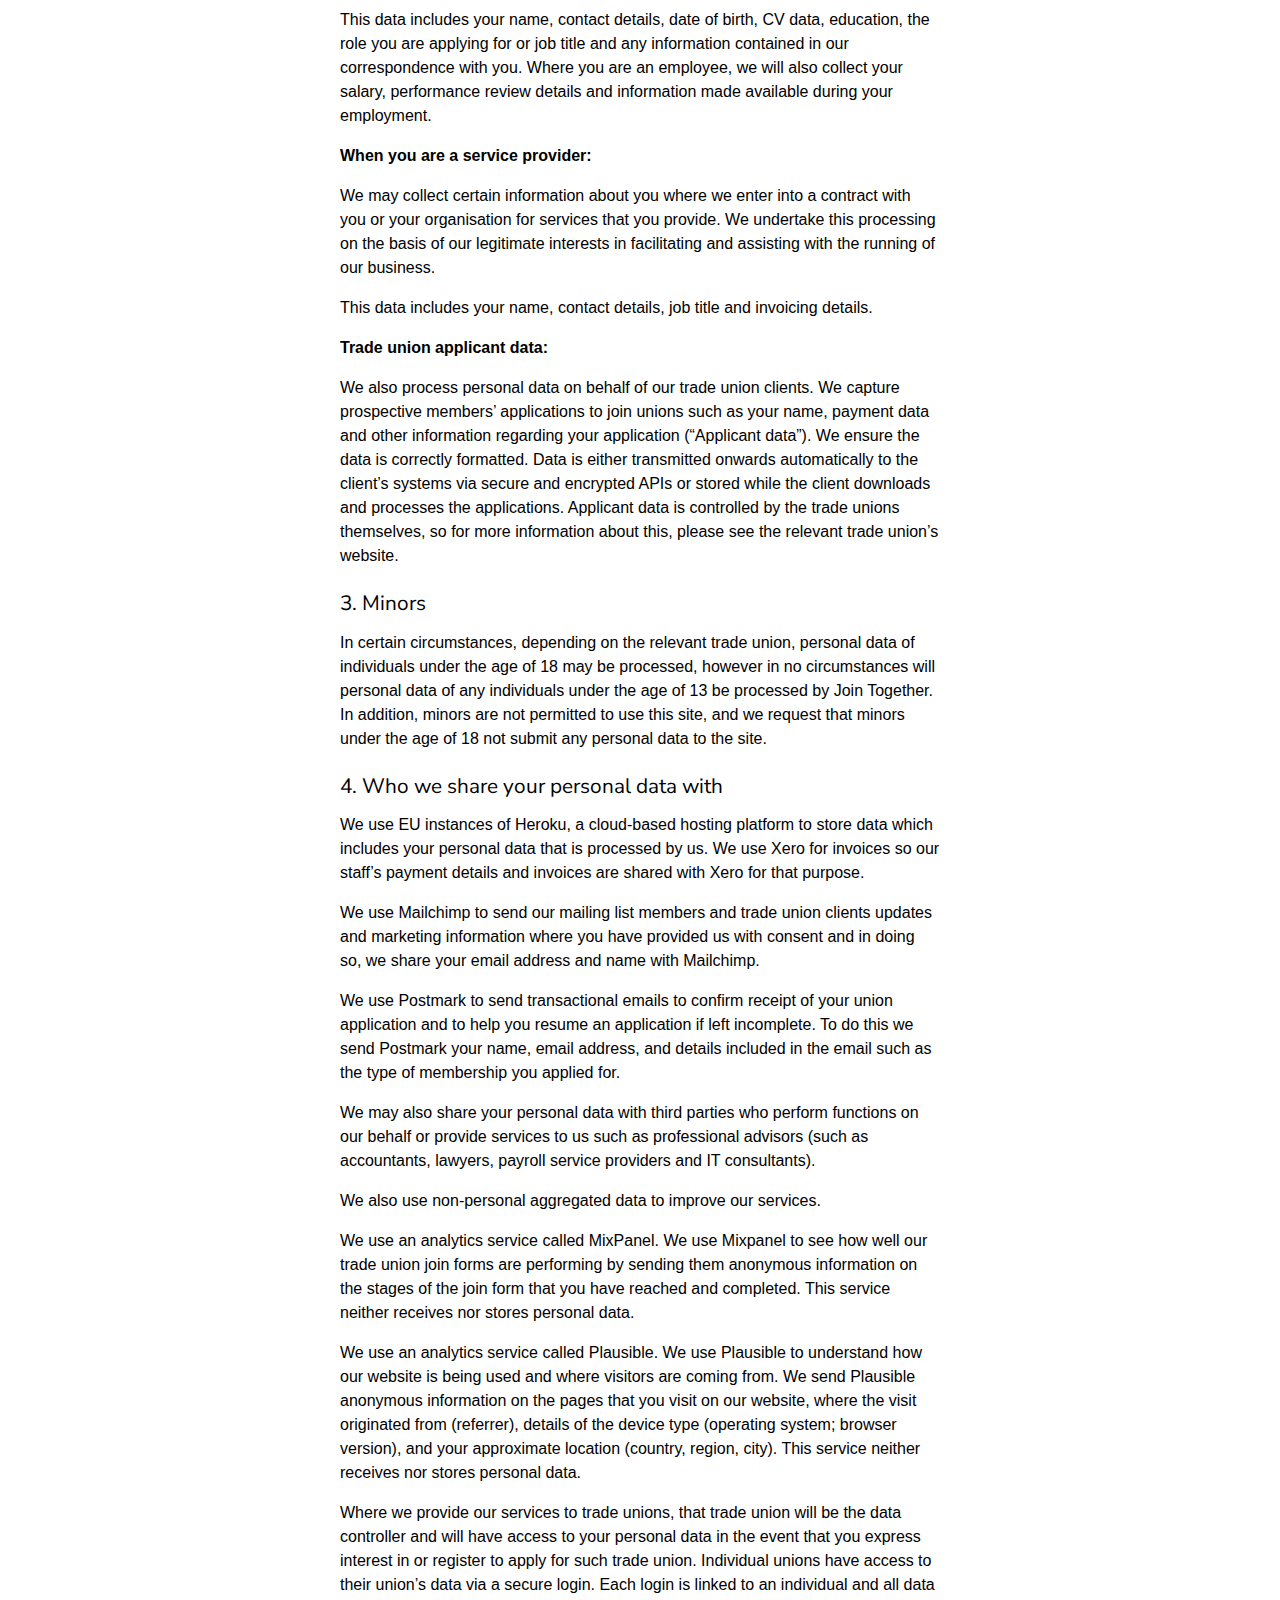
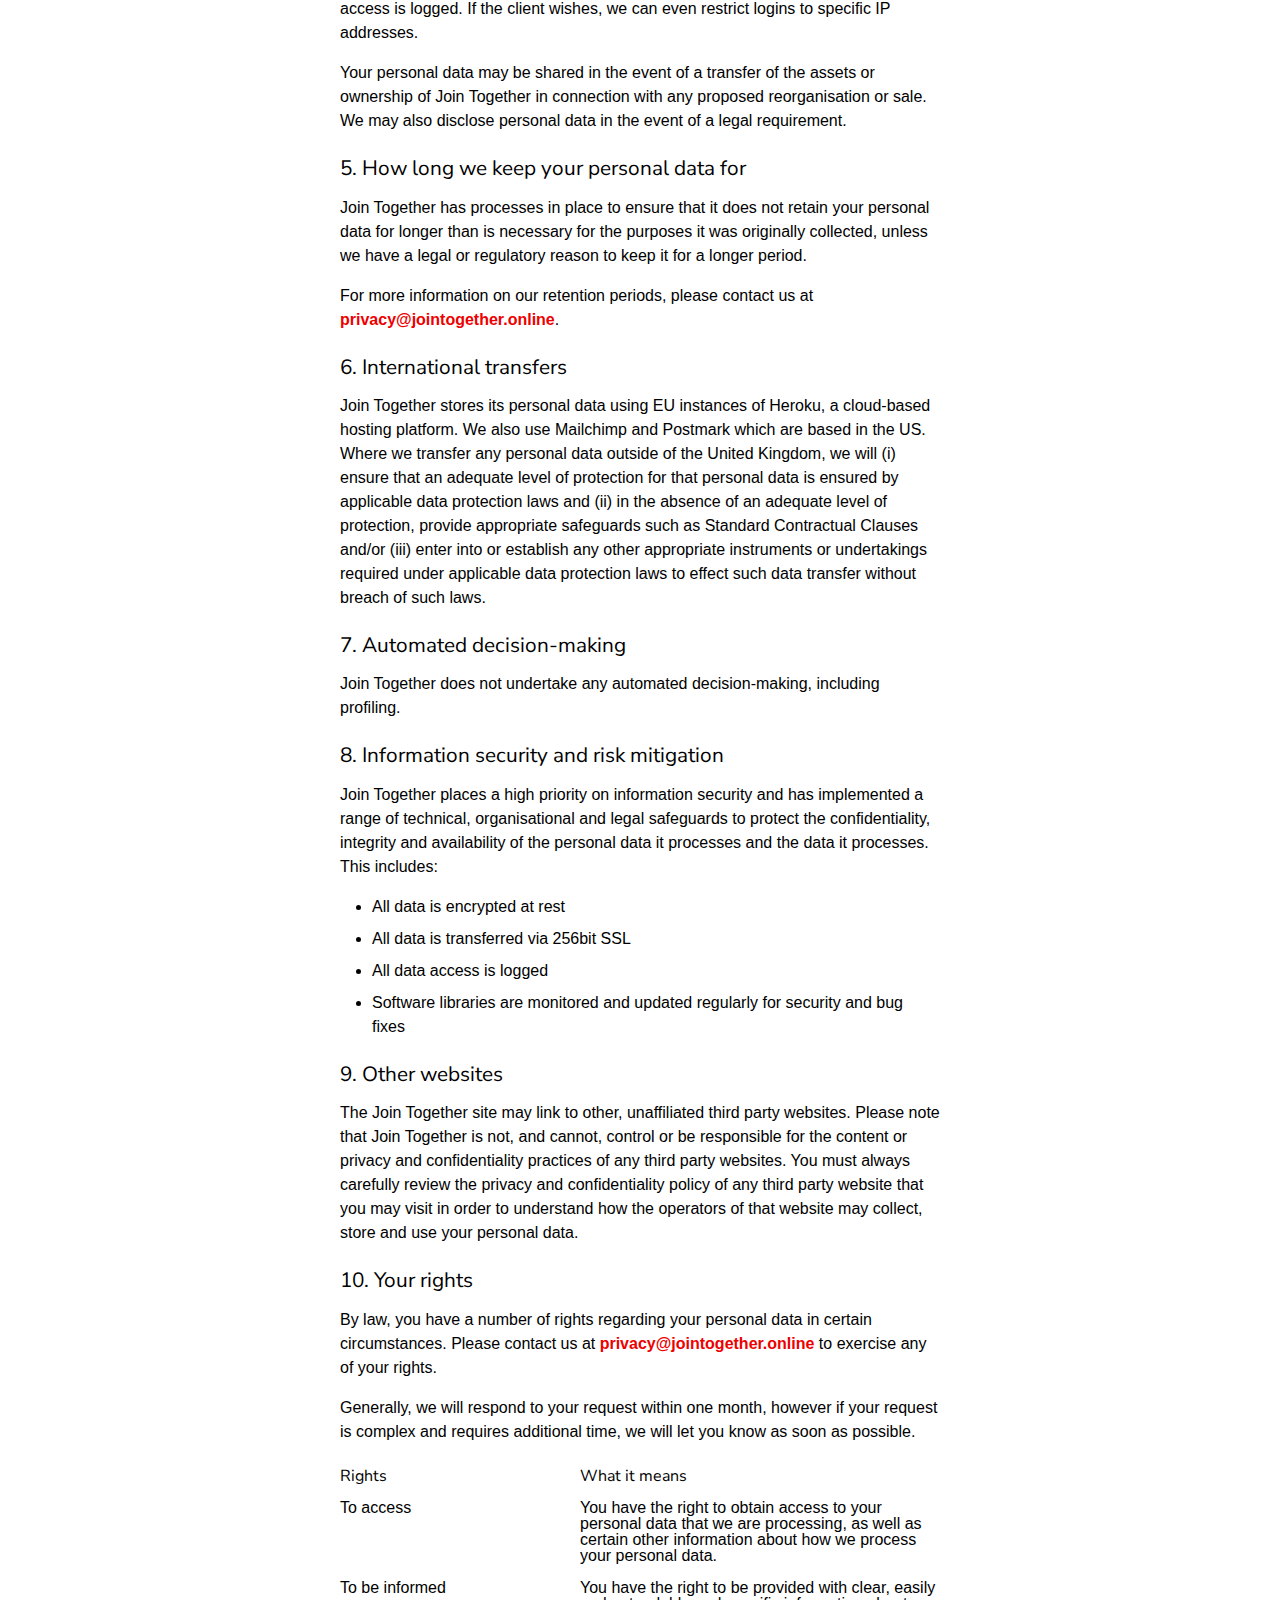
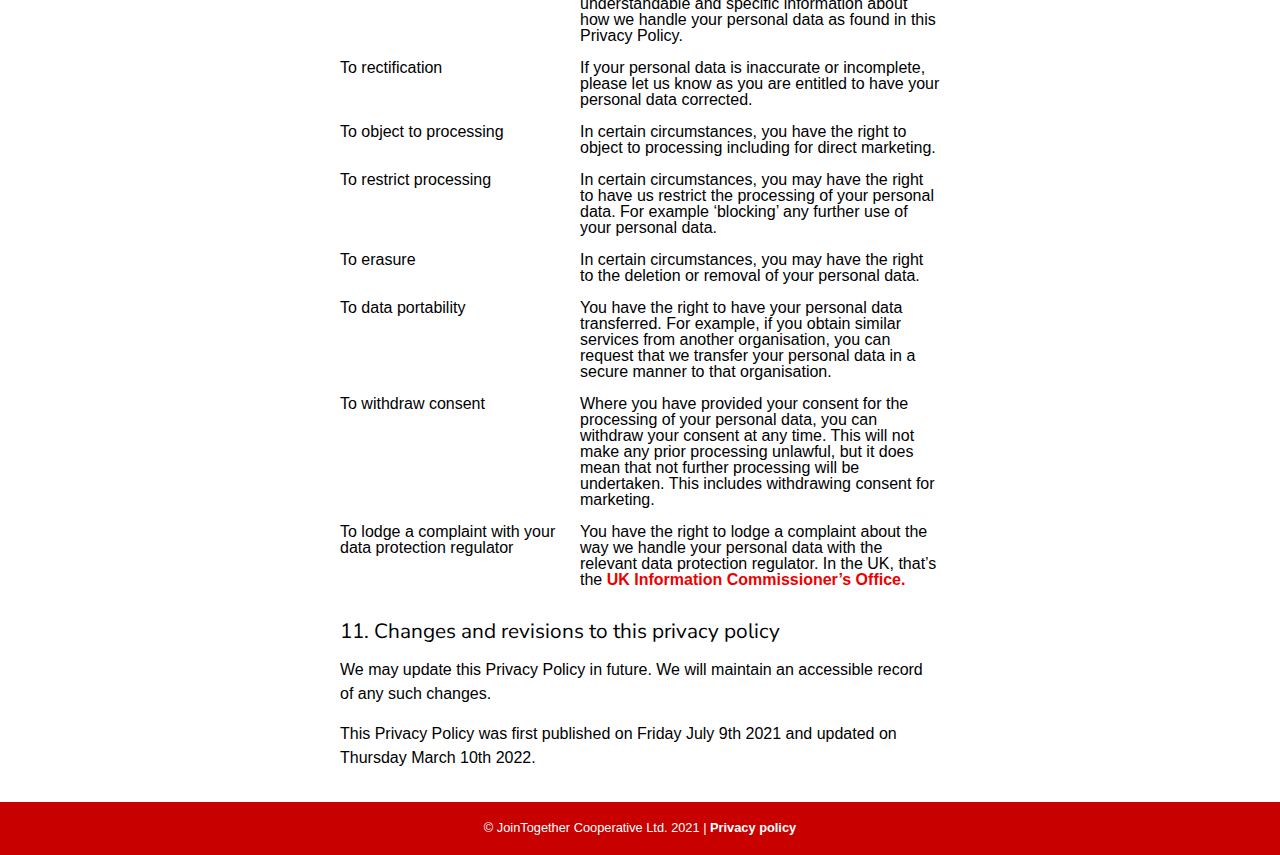
==== commit 099a1199: "Fix bold privacy table" ====
--- a/privacy.html
+++ b/privacy.html
@@ -292,7 +292,7 @@
     know as soon as possible.
   </p>
 
-  <table>
+  <table id="rights">
     <col style="width:40%"><col style="width:60%">
     <thead>
       <tr>
--- a/main.css
+++ b/main.css
@@ -11,6 +11,10 @@
 }
 
 body {
+  font-family: sans-serif;
+}
+
+h1,h2,h3,h4,h5,h6 {
   font-family: 'Nunito Sans', sans-serif;
 }
 
@@ -160,6 +164,13 @@
   color: white;
 }
 
+#rights thead tr {
+  line-height: 2rem;
+}
+
+#rights th {
+  font-family: 'Nunito Sans', sans-serif;
+}
 
 /* When the screen is less than 600 pixels wide, hide all links, except for the first one ("Home"). Show the link that contains should open and close the topnav (.icon) */
 @media screen and (max-width: 600px) {
@@ -175,5 +186,4 @@
     min-width: 350px;
     max-width: 600px;
   }
-
 }
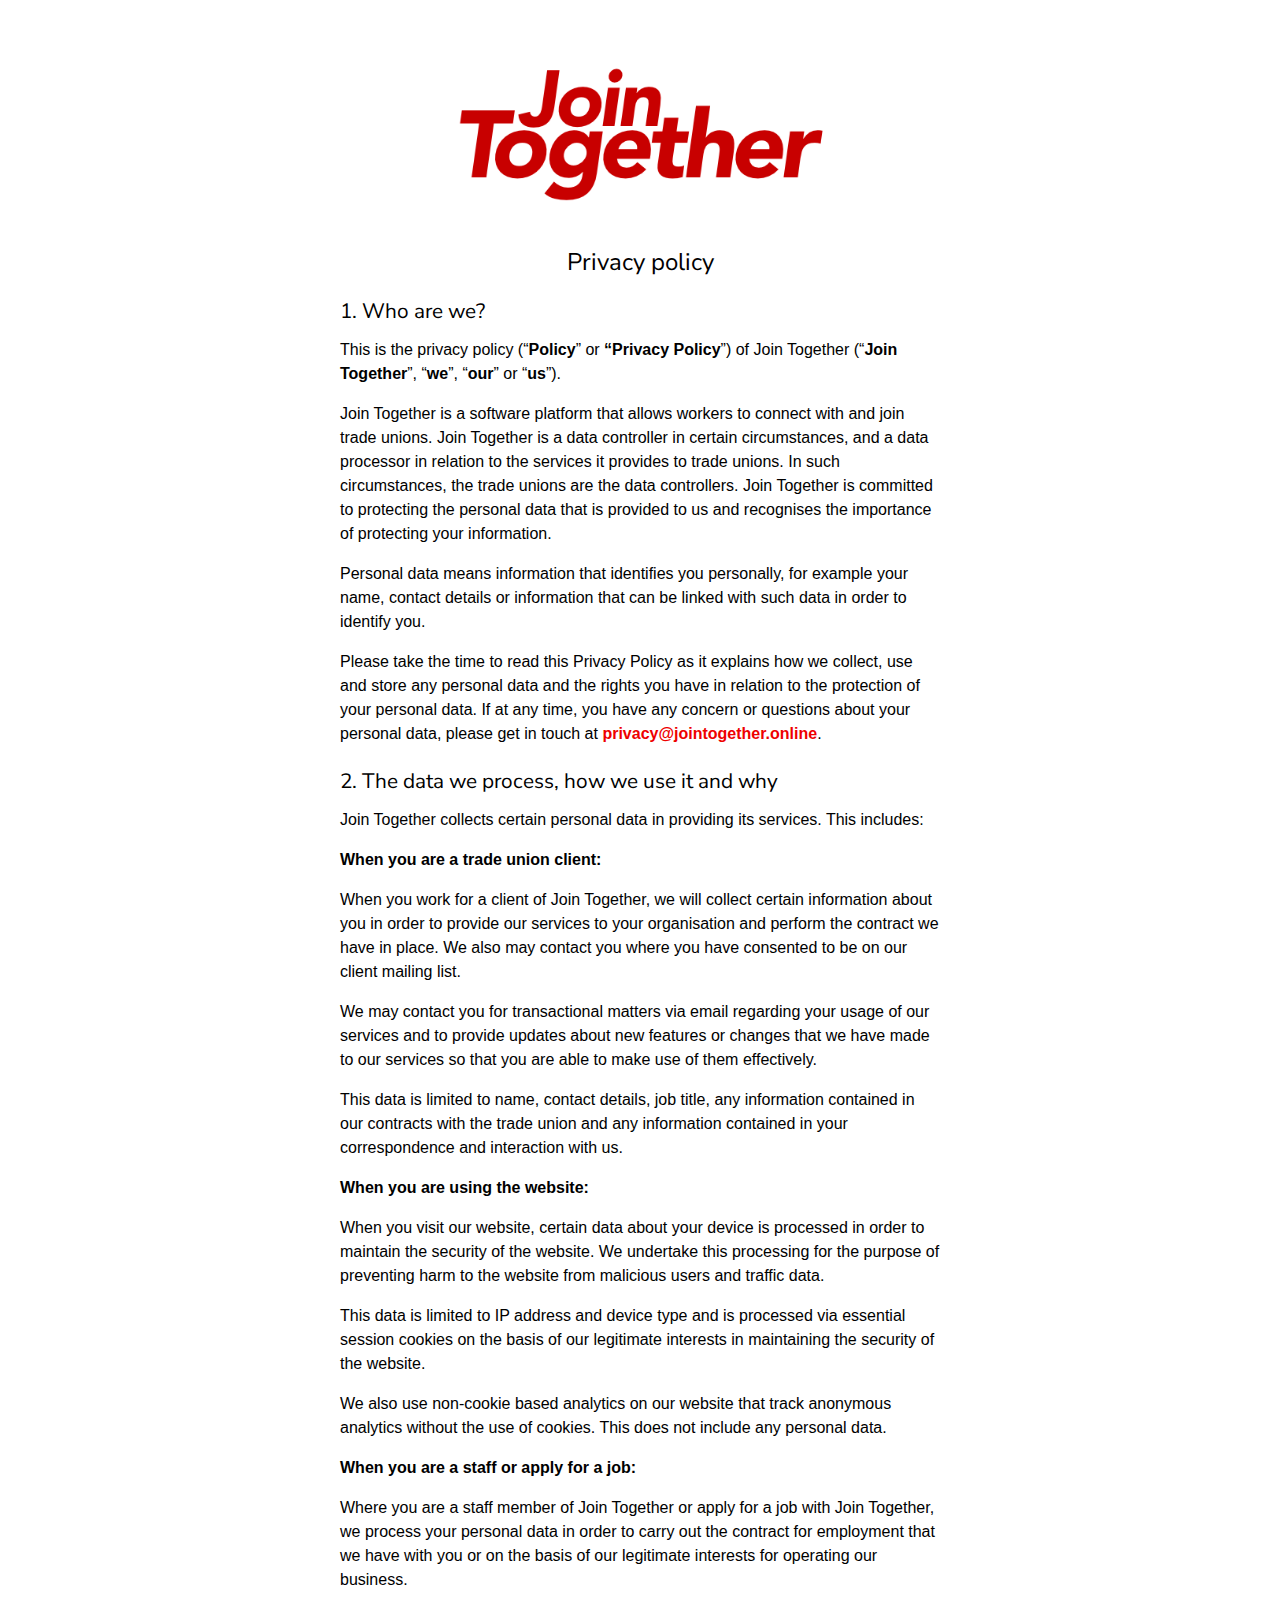
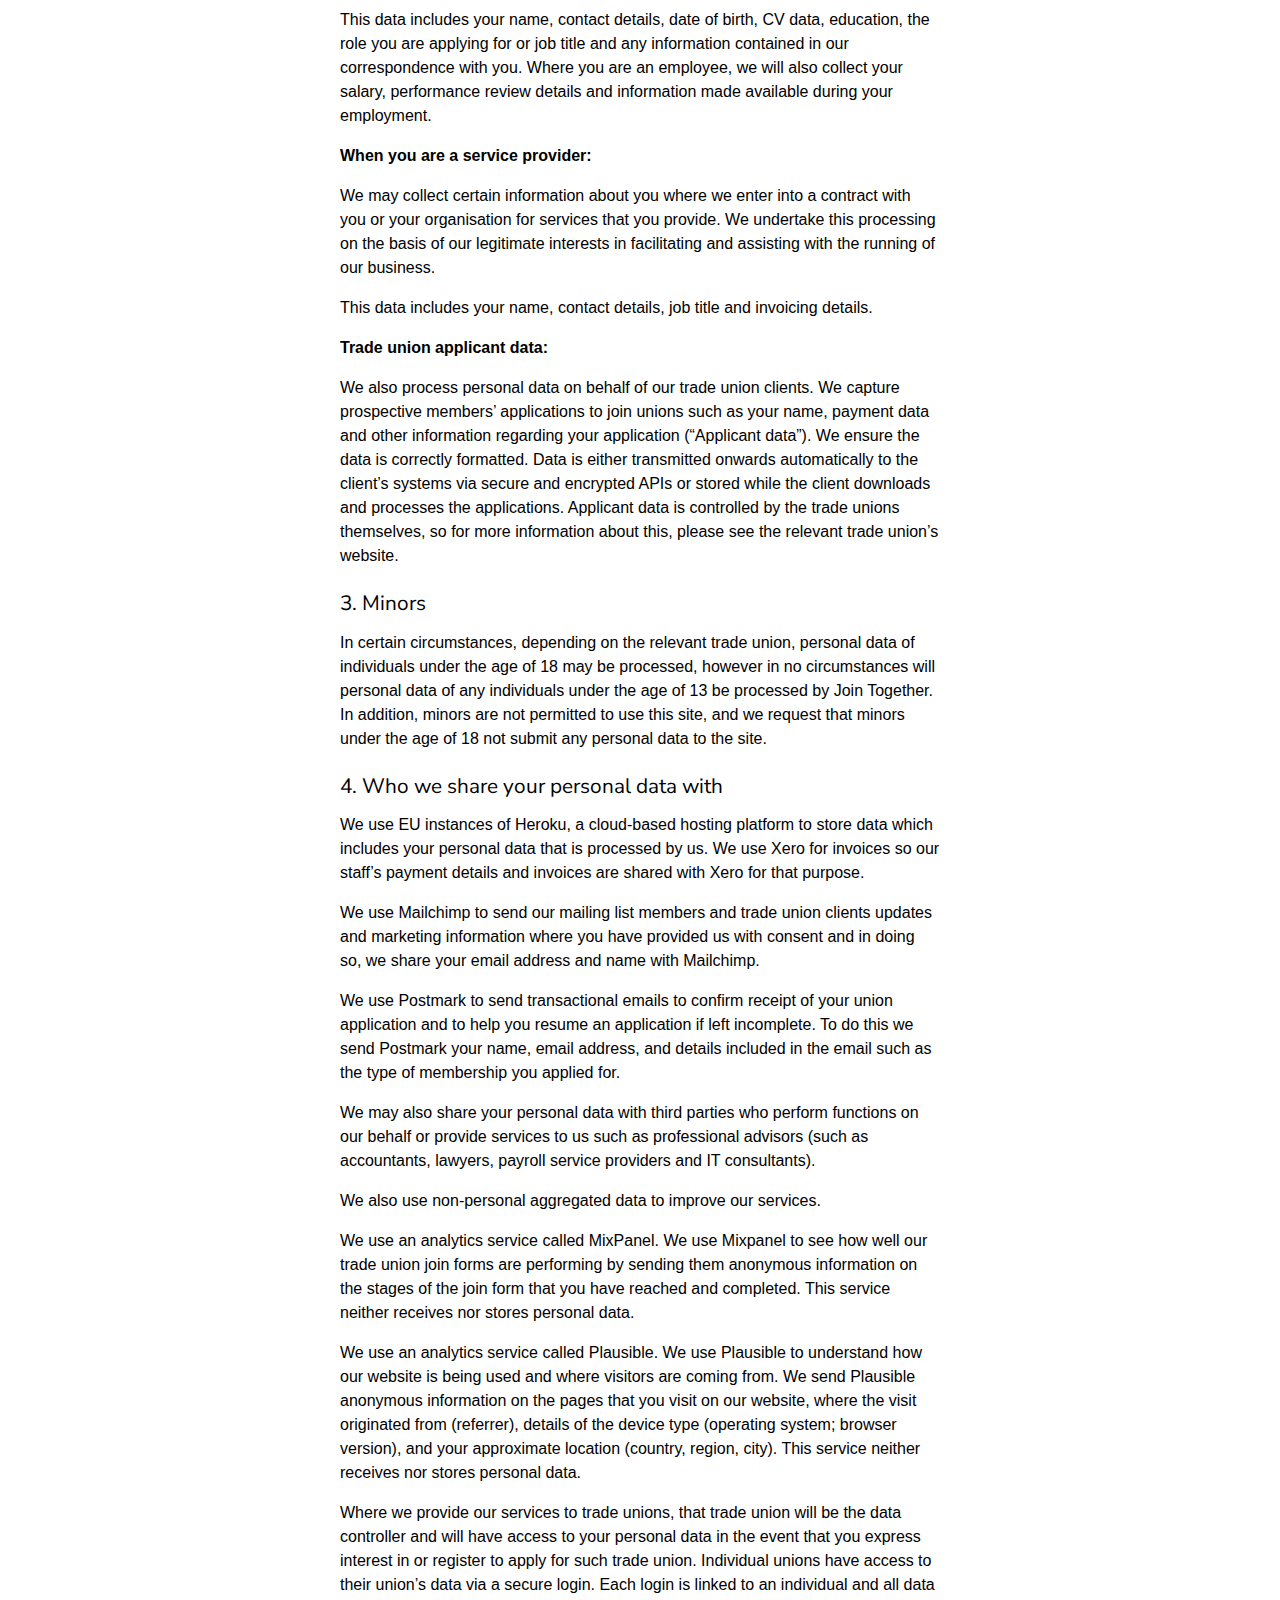
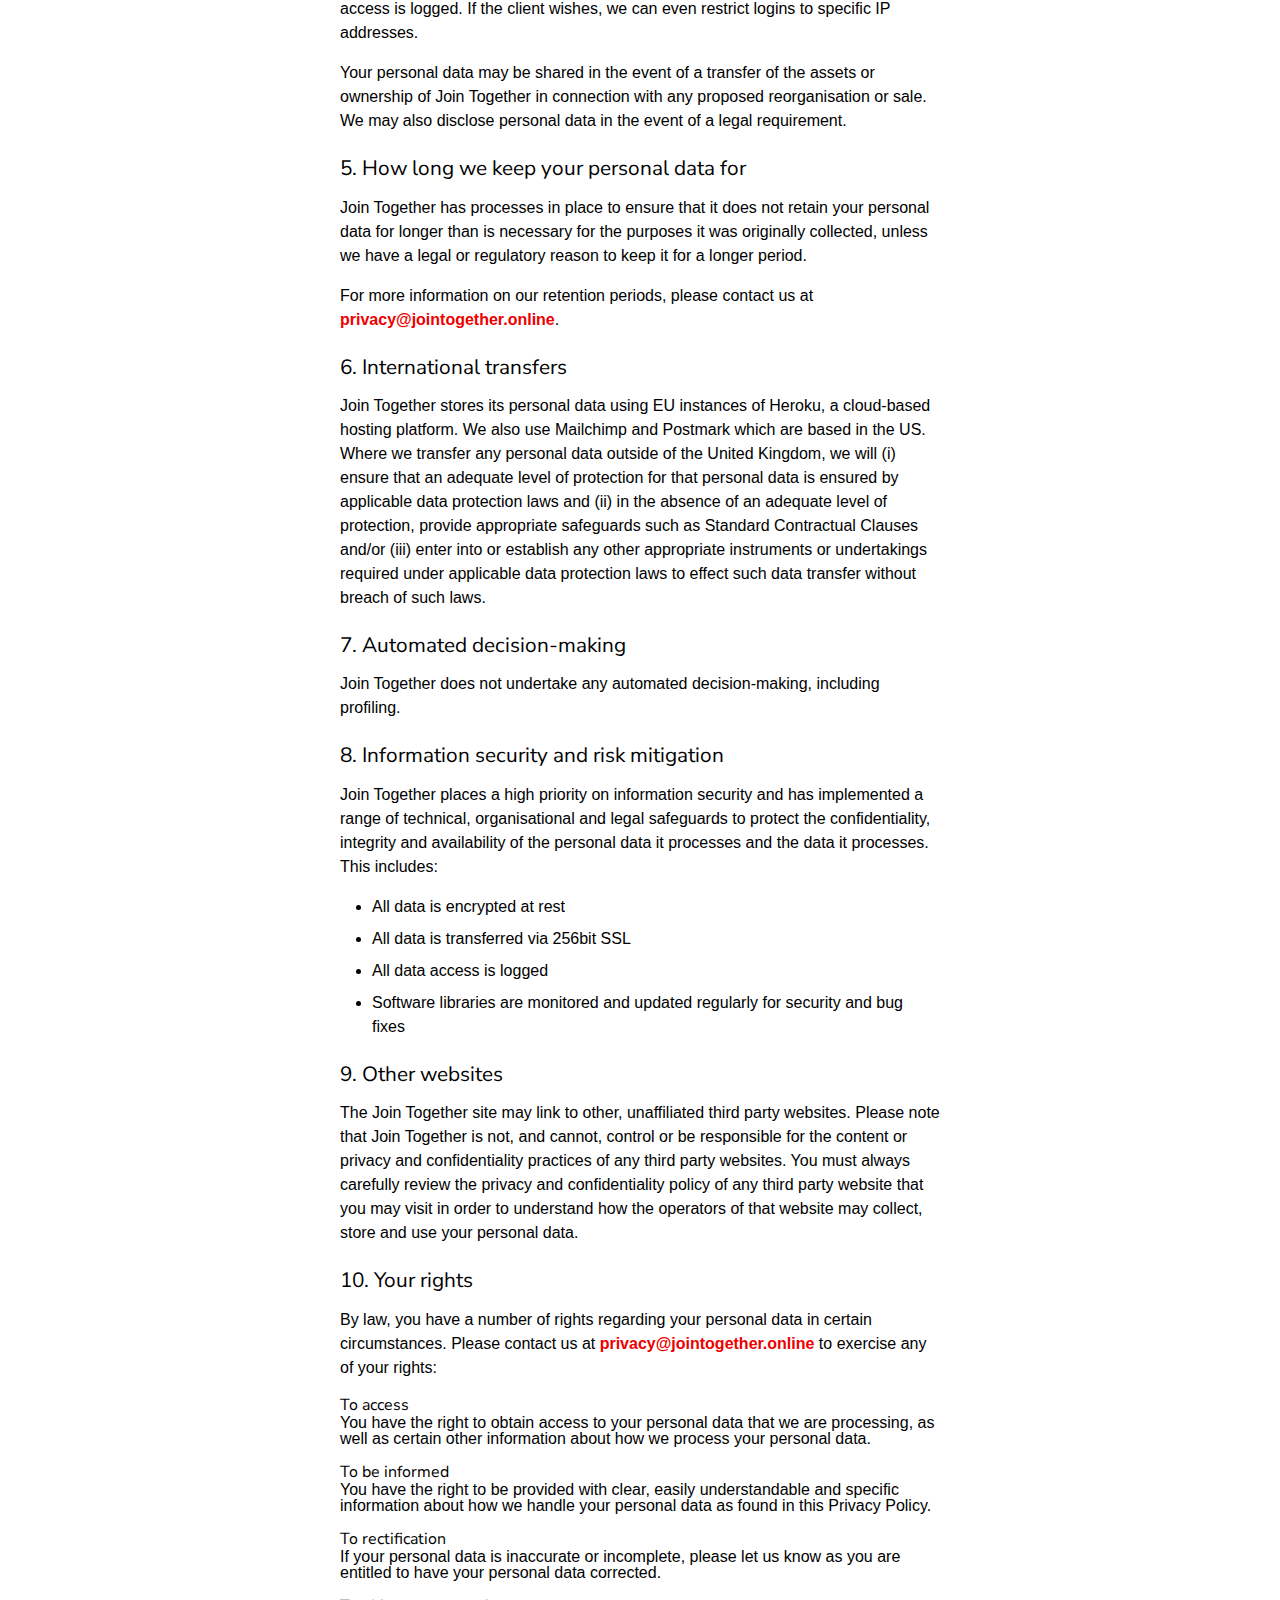
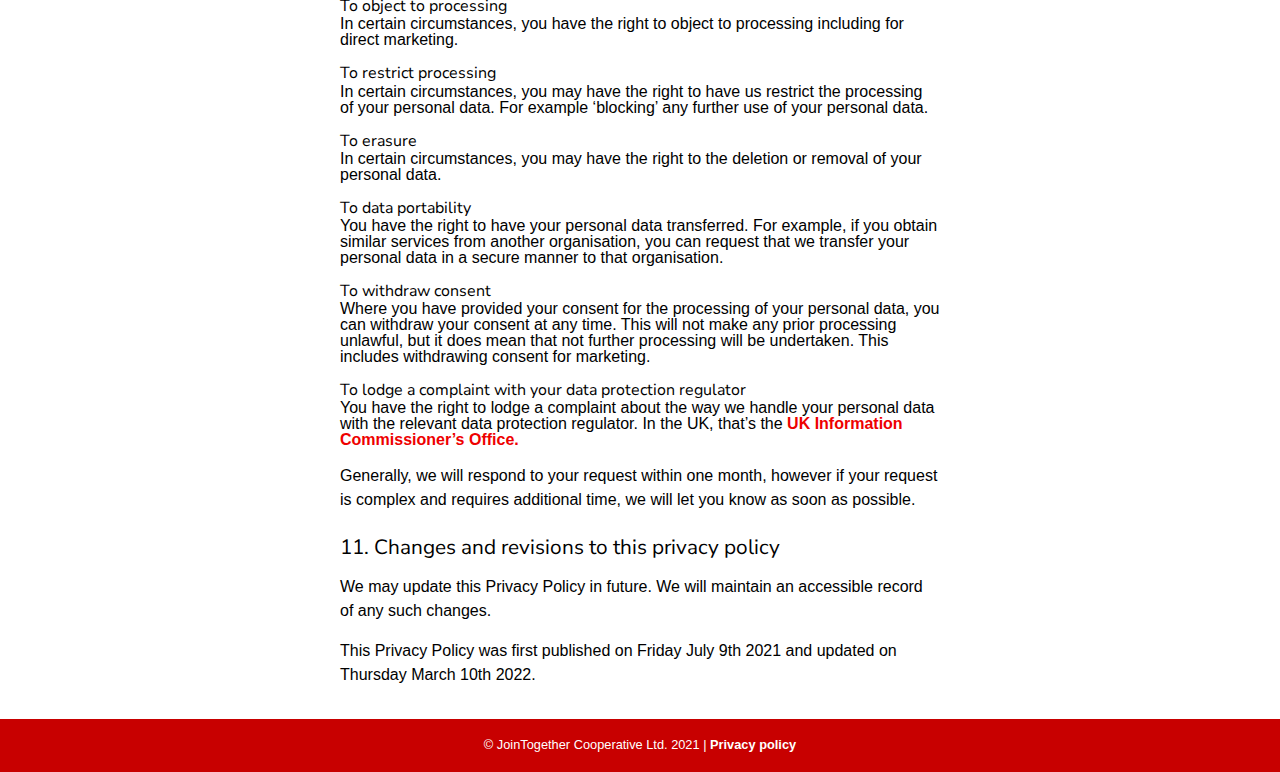
==== commit 4407feae: "Update privacy rights to be a definition list" ====
--- a/privacy.html
+++ b/privacy.html
@@ -284,100 +284,74 @@
     By law, you have a number of rights regarding your personal data in
     certain circumstances. Please contact us at
     <a href="mailto:privacy@jointogether.online">privacy@jointogether.online</a>
-    to exercise any of your rights.
-  </p>
+    to exercise any of your rights:
+  </p>
+
+  <dl>
+    <dt>To access</dt>
+    <dd>
+      You have the right to obtain access to your personal data
+      that we are processing, as well as certain other information about
+      how we process your personal data.
+    </dd>
+    <dt>To be informed</dt>
+    <dd>
+      You have the right to be provided with clear, easily
+      understandable and specific information about how we handle your
+      personal data as found in this Privacy Policy.
+    </dd>
+    <dt>To rectification</dt>
+    <dd>
+      If your personal data is inaccurate or incomplete, please let us know
+      as you are entitled to have your personal data corrected.
+    </dd>
+    <dt>To object to processing</dt>
+    <dd>
+      In certain circumstances, you have the right to object to processing
+      including for direct marketing.
+    </dd>
+    <dt>To restrict processing</dt>
+    <dd>
+      In certain circumstances, you may have the right to have us restrict
+      the processing of your personal data. For example ‘blocking’ any
+      further use of your personal data.
+    </dd>
+    <dt>To erasure</dt>
+    <dd>
+      In certain circumstances, you may have the right to the deletion or
+      removal of your personal data.
+    </dd>
+    <dt>To data portability</dt>
+    <dd>
+      You have the right to have your personal data transferred. For
+      example, if you obtain similar services from another organisation,
+      you can request that we transfer your personal data in a secure
+      manner to that organisation.
+    </dd>
+    <dt>To withdraw consent</dt>
+    <dd>
+      Where you have provided your consent for the processing of your
+      personal data, you can withdraw your consent at any time. This will
+      not make any prior processing unlawful, but it does mean that not
+      further processing will be undertaken. This includes withdrawing
+      consent for marketing.
+    </dd>
+    <dt>To lodge a complaint with your data protection regulator</dt>
+    <dd>
+      You have the right to lodge a complaint about the way we handle your
+      personal data with the relevant data protection regulator. In the UK,
+      that’s the
+      <a href="https://ico.org.uk/make-a-complaint/">
+        UK Information Commissioner’s Office.
+      </a>
+    </dd>
+  </dl>
+
   <p>
     Generally, we will respond to your request within one month, however if
     your request is complex and requires additional time, we will let you
     know as soon as possible.
   </p>
-
-  <table id="rights">
-    <col style="width:40%"><col style="width:60%">
-    <thead>
-      <tr>
-        <th>Rights</th>
-        <th>What it means</th>
-      </tr>
-    </thead>
-    <tbody>
-      <tr>
-        <td>To access</td>
-        <td>
-          You have the right to obtain access to your personal data
-          that we are processing, as well as certain other information about
-          how we process your personal data.
-        </td>
-      </tr>
-      <tr>
-        <td>To be informed</td>
-        <td>
-          You have the right to be provided with clear, easily
-          understandable and specific information about how we handle your
-          personal data as found in this Privacy Policy.
-        </td>
-      </tr>
-      <tr>
-        <td>To rectification</td>
-        <td>
-          If your personal data is inaccurate or incomplete, please let us know
-          as you are entitled to have your personal data corrected.
-        </td>
-      </tr>
-      <tr>
-        <td>To object to processing</td>
-        <td>
-          In certain circumstances, you have the right to object to processing
-          including for direct marketing.
-        </td>
-      </tr>
-      <tr>
-        <td>To restrict processing</td>
-        <td>
-          In certain circumstances, you may have the right to have us restrict
-          the processing of your personal data. For example ‘blocking’ any
-          further use of your personal data.
-        </td>
-      </tr>
-      <tr>
-        <td>To erasure</td>
-        <td>
-          In certain circumstances, you may have the right to the deletion or
-          removal of your personal data.
-        </td>
-      </tr>
-      <tr>
-        <td>To data portability</td>
-        <td>
-          You have the right to have your personal data transferred. For
-          example, if you obtain similar services from another organisation,
-          you can request that we transfer your personal data in a secure
-          manner to that organisation.
-        </td>
-      </tr>
-      <tr>
-        <td>To withdraw consent</td>
-        <td>
-          Where you have provided your consent for the processing of your
-          personal data, you can withdraw your consent at any time. This will
-          not make any prior processing unlawful, but it does mean that not
-          further processing will be undertaken. This includes withdrawing
-          consent for marketing.
-        </td>
-      </tr>
-      <tr>
-        <td>To lodge a complaint with your data protection regulator</td>
-        <td>
-          You have the right to lodge a complaint about the way we handle your
-          personal data with the relevant data protection regulator. In the UK,
-          that’s the
-          <a href="https://ico.org.uk/make-a-complaint/">
-            UK Information Commissioner’s Office.
-          </a>
-        </td>
-      </tr>
-    </tbody>
-  </table>
 
   <h3>11. Changes and revisions to this privacy policy</h3>
   <p>
--- a/main.css
+++ b/main.css
@@ -164,12 +164,12 @@
   color: white;
 }
 
-#rights thead tr {
-  line-height: 2rem;
+dt {
+  font-family: 'Nunito Sans', sans-serif;
+  line-height:  1.2rem;
 }
-
-#rights th {
-  font-family: 'Nunito Sans', sans-serif;
+dd {
+  margin-bottom: 1rem;
 }
 
 /* When the screen is less than 600 pixels wide, hide all links, except for the first one ("Home"). Show the link that contains should open and close the topnav (.icon) */
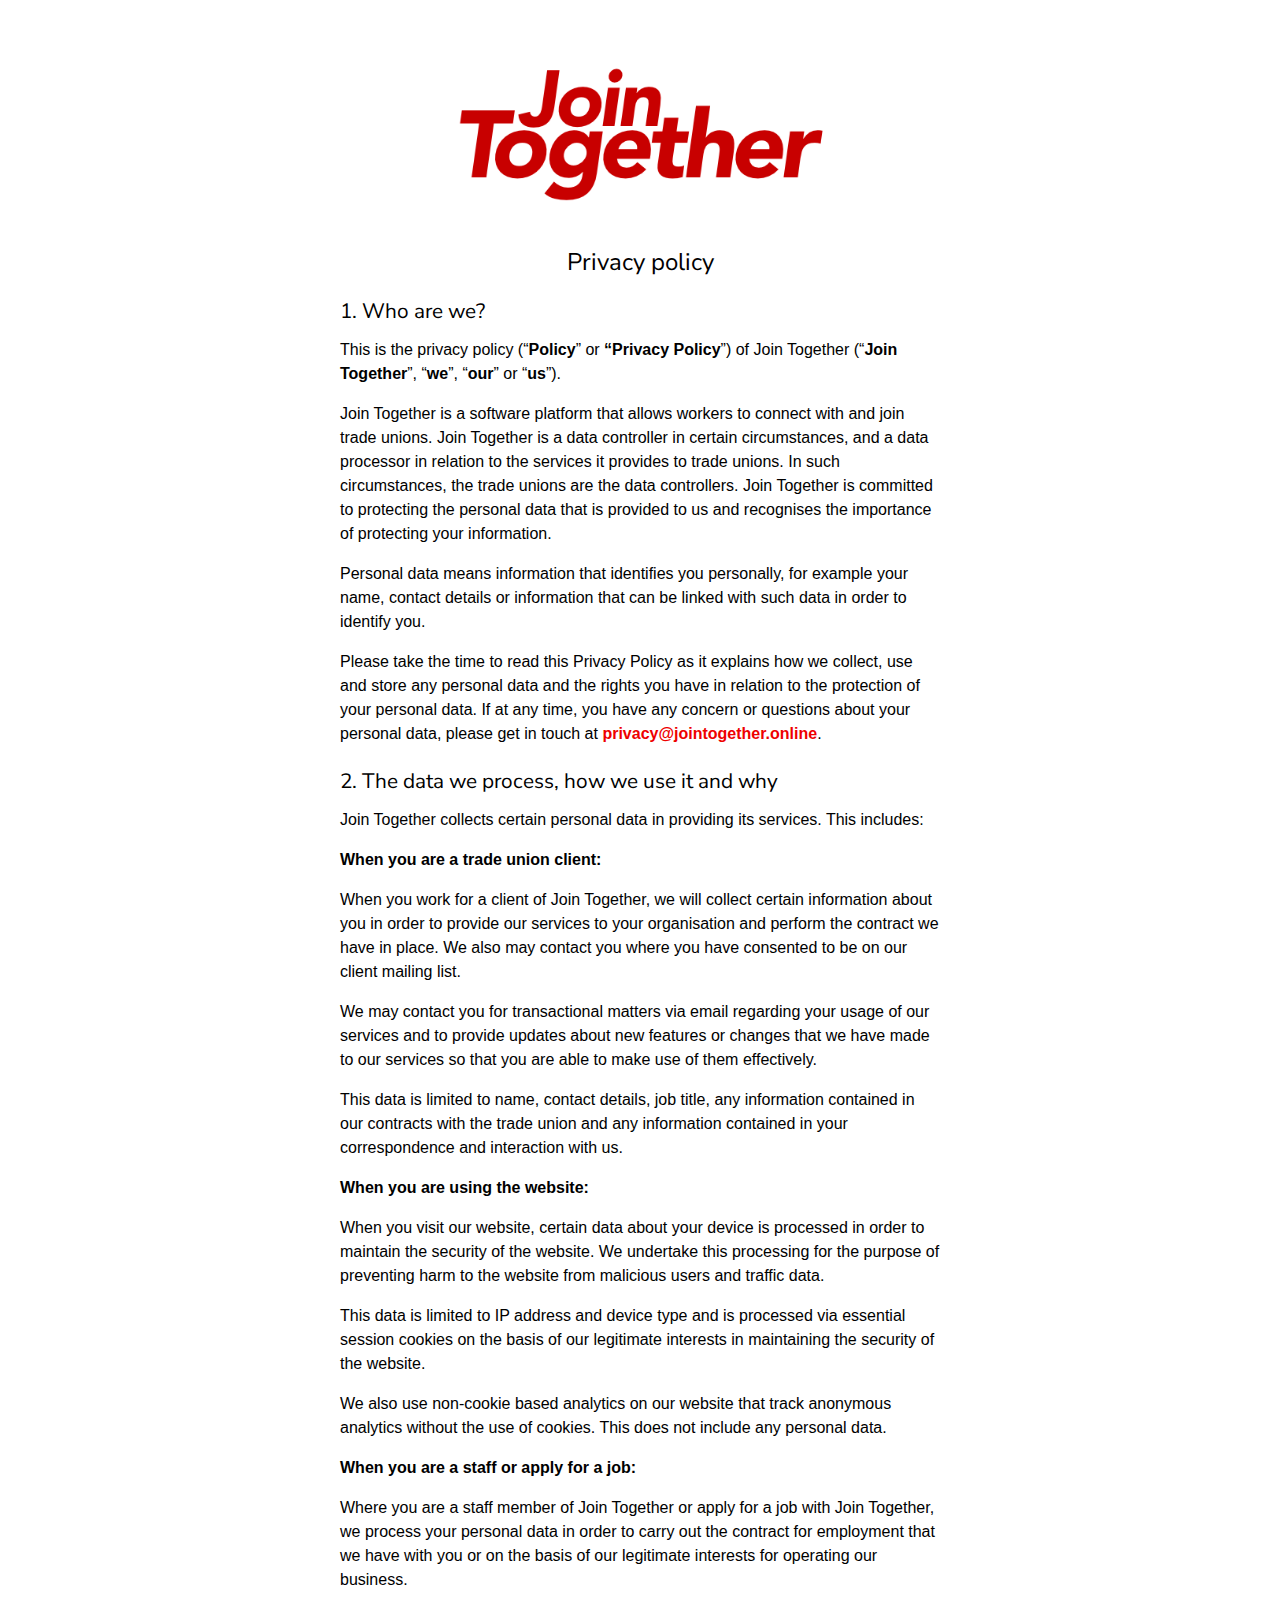
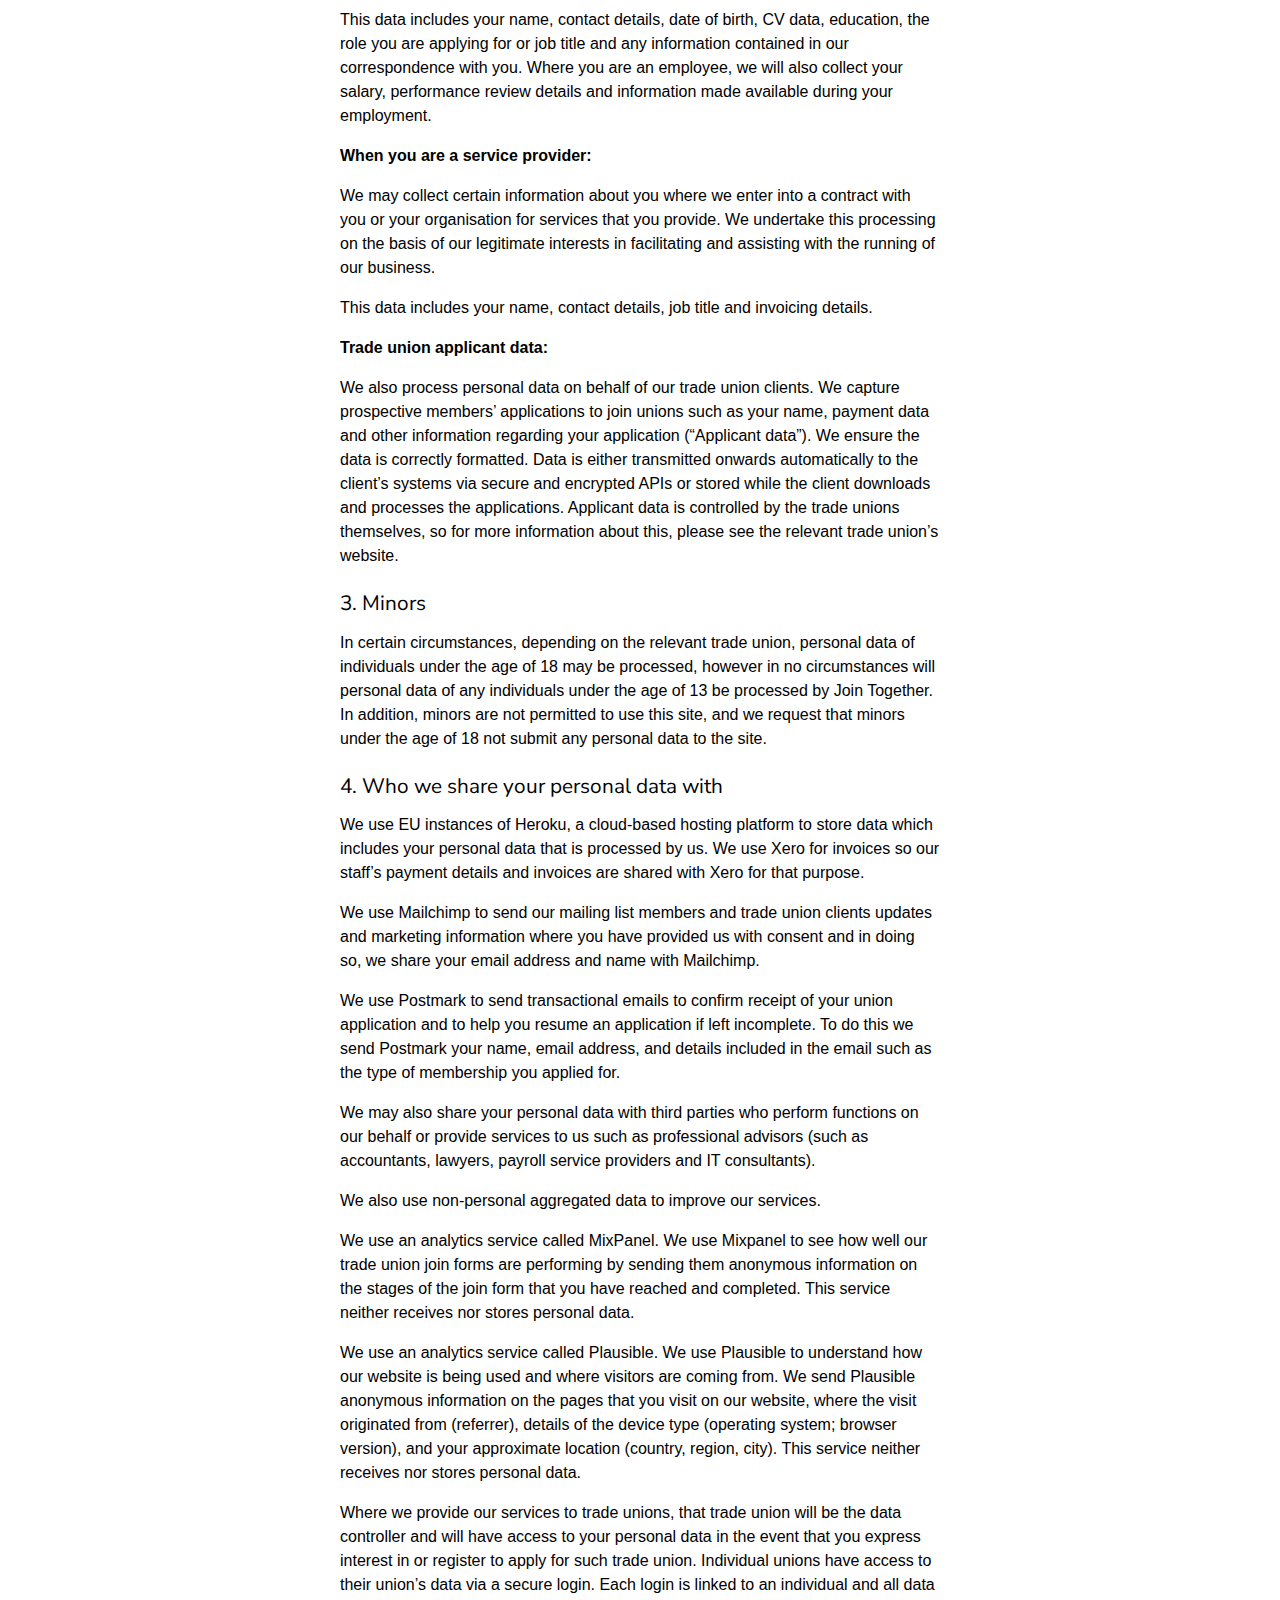
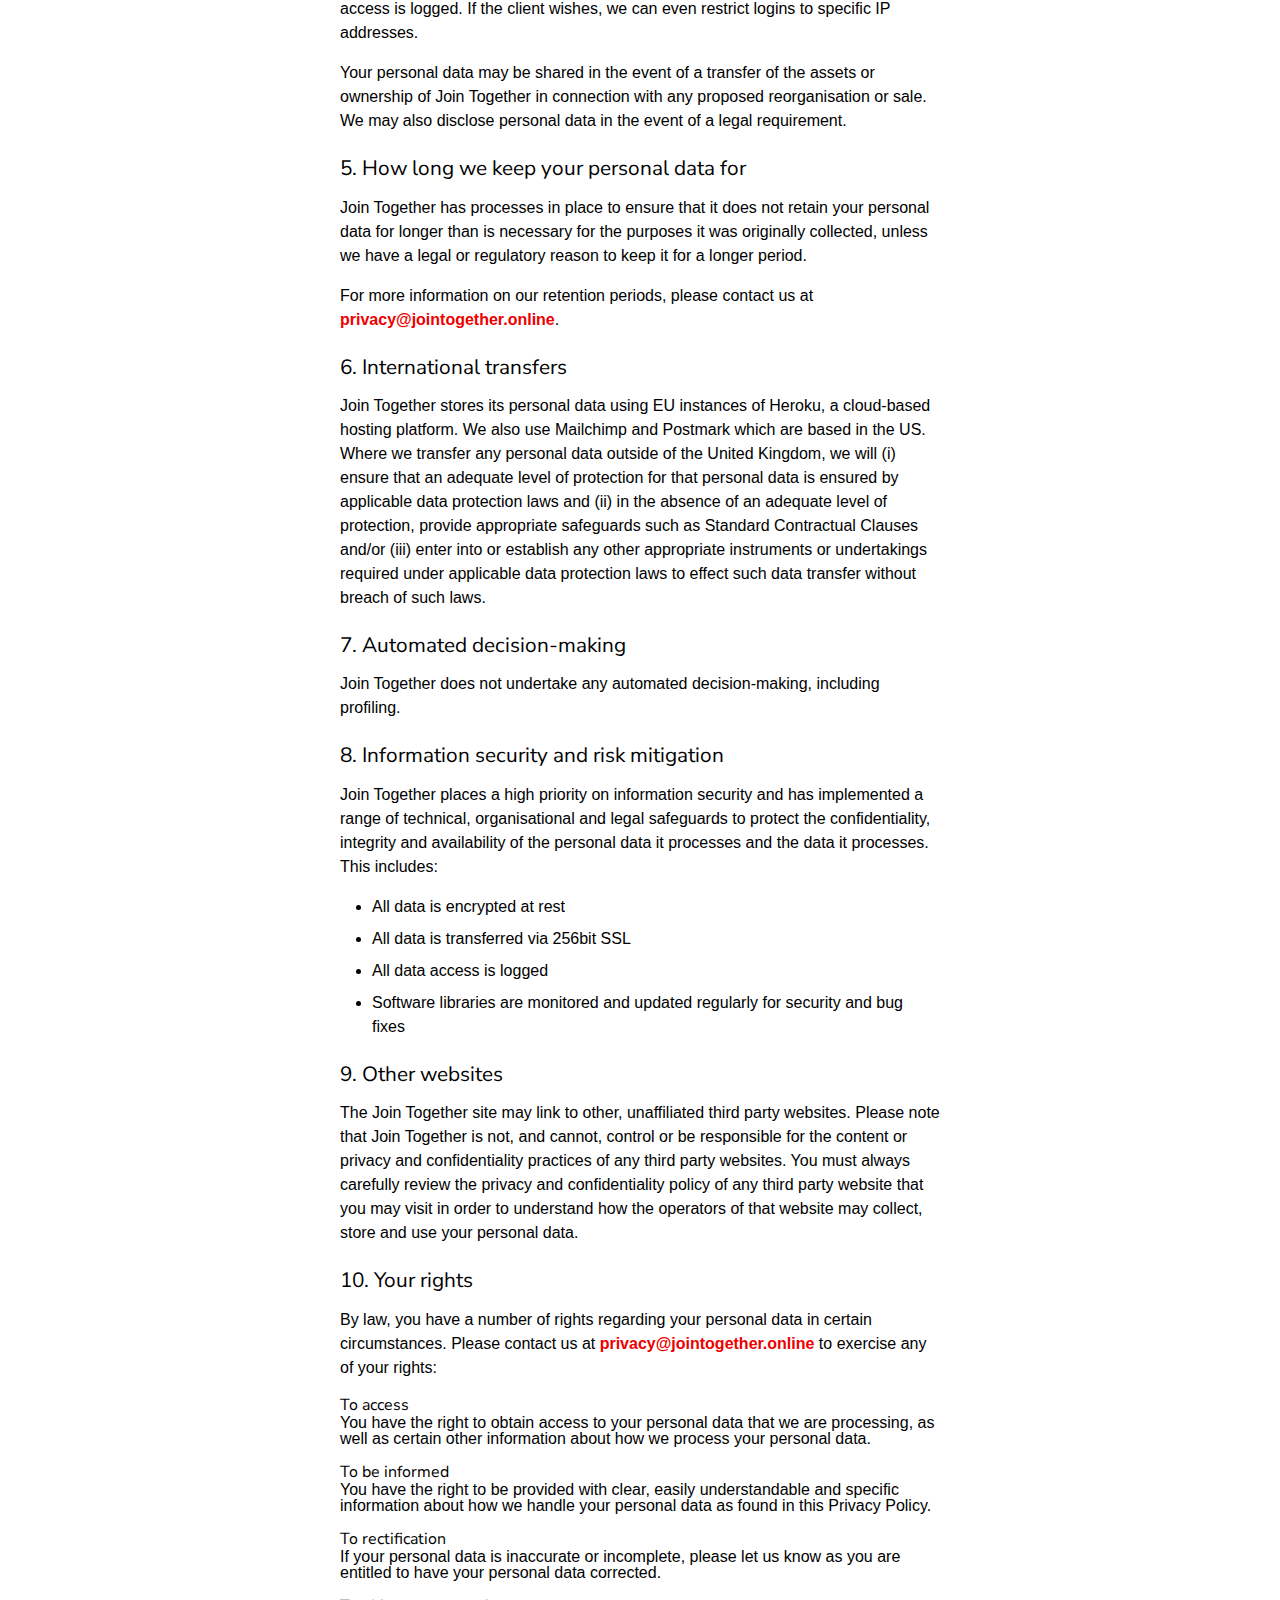
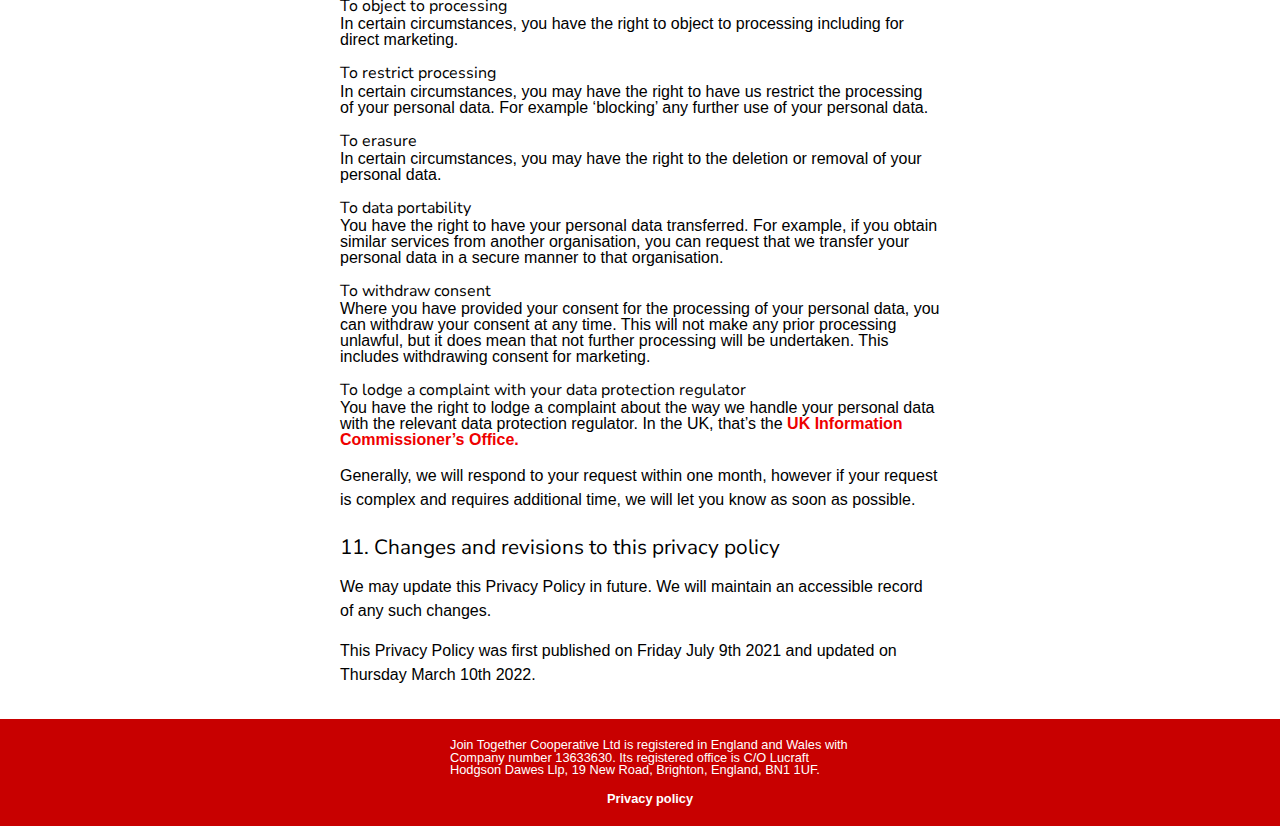
==== commit 61d8e1fb: "Update footer with full company information" ====
--- a/privacy.html
+++ b/privacy.html
@@ -364,9 +364,16 @@
   </p>
 
 </main>
-<footer class="center">
-<p>&copy; JoinTogether Cooperative Ltd. 2021 | <a href="/privacy.html">Privacy policy</a></p>
+<footer>
+  <p class="company-info">
+    Join Together Cooperative Ltd is registered in England and Wales with
+    Company number 13633630.
+    Its registered office is C/O Lucraft Hodgson Dawes Llp, 19 New Road,
+    Brighton, England, BN1 1UF.
+  </p>
+  <p>
+    <a href="/privacy">Privacy policy</a>
+  </p>
 </footer>
-
 </body>
 </html>
--- a/main.css
+++ b/main.css
@@ -13,7 +13,9 @@
 body {
   font-family: sans-serif;
 }
-
+p {
+  display: block;
+}
 h1,h2,h3,h4,h5,h6 {
   font-family: 'Nunito Sans', sans-serif;
 }
@@ -152,16 +154,24 @@
 }
 
 footer {
+  display: flex;
+  flex-direction: column;
+  justify-content: center;
+  align-items:center;
+
   font-size: 0.8rem;
-  padding: 20px 0px;
+  padding: 20px 10px;
   margin-top: 2rem;
   width: 100%;
   background-color: #c80000;
   color: white;
 }
-
 footer a {
   color: white;
+}
+footer .company-info {
+  max-width: 400px;
+  margin-bottom:  1rem;
 }
 
 dt {
@@ -186,4 +196,8 @@
     min-width: 350px;
     max-width: 600px;
   }
-}
+
+  footer {
+    font-size: 1rem;
+  }
+}
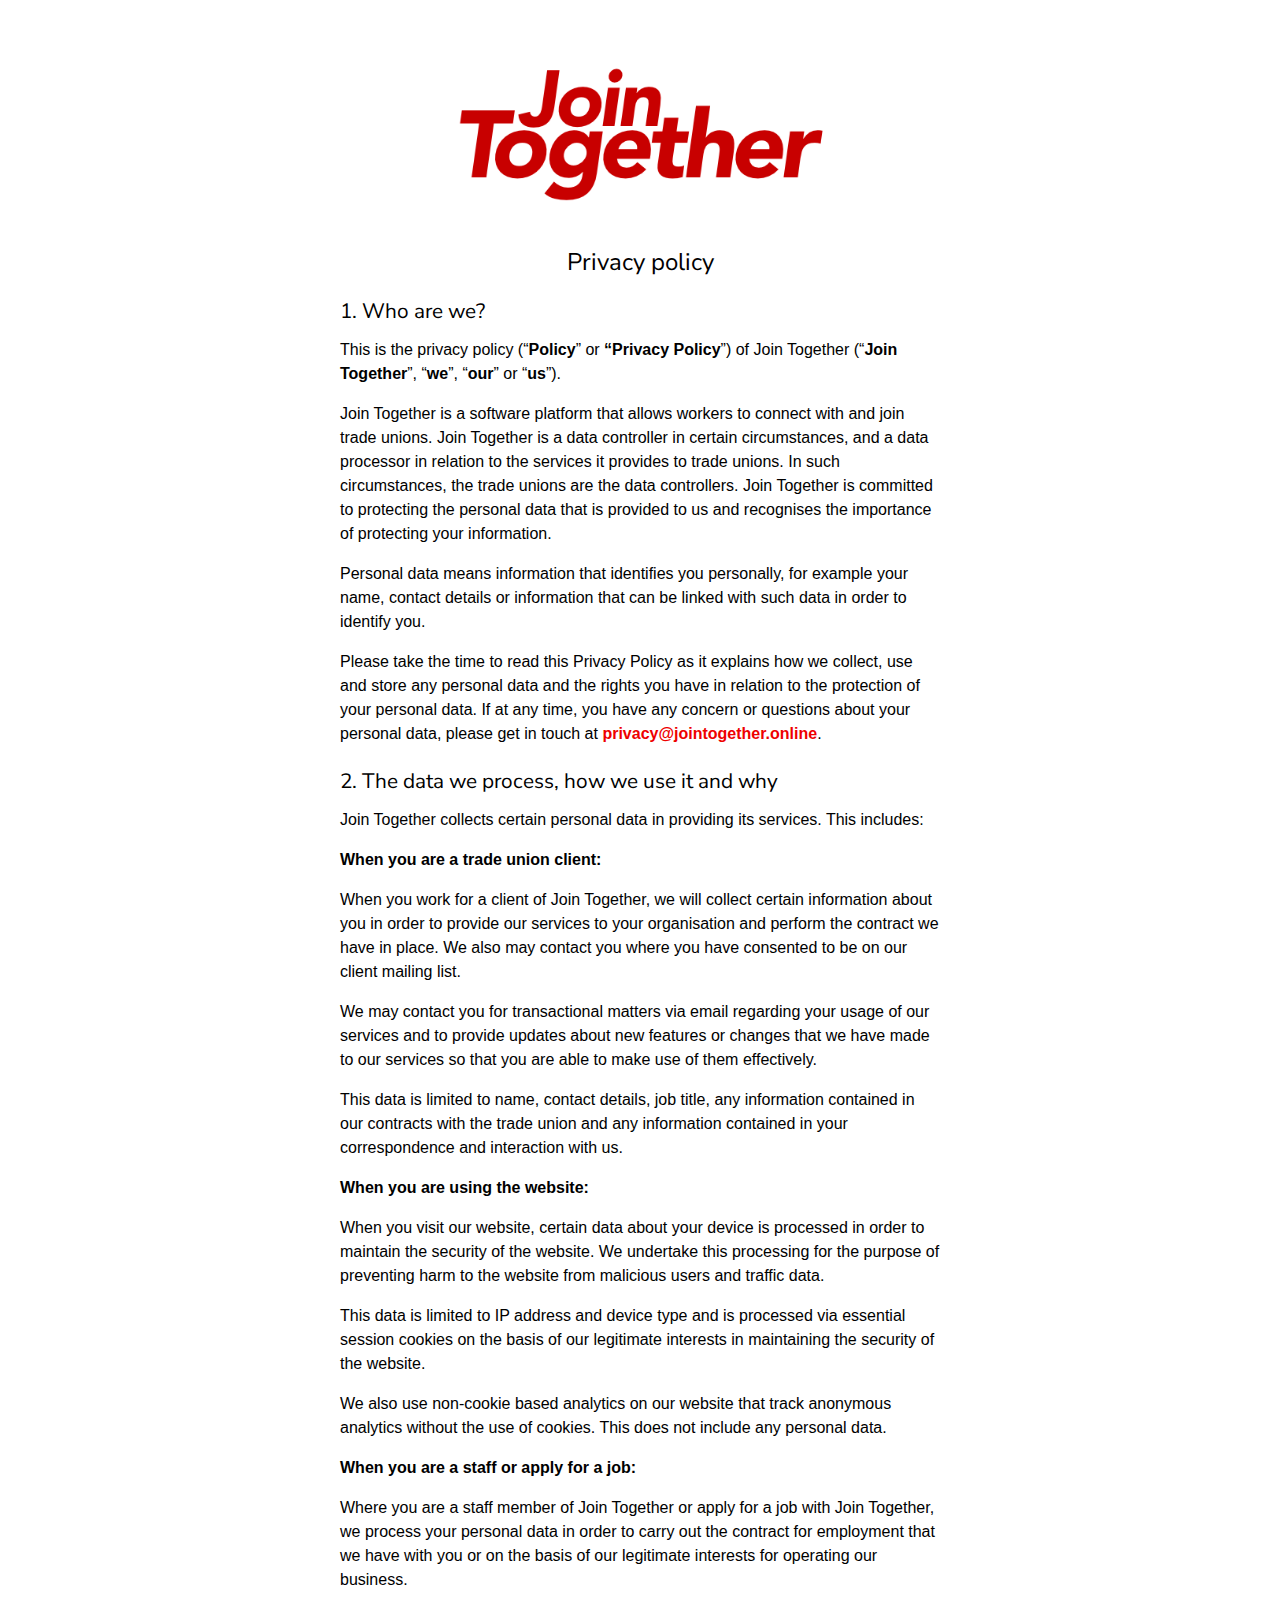
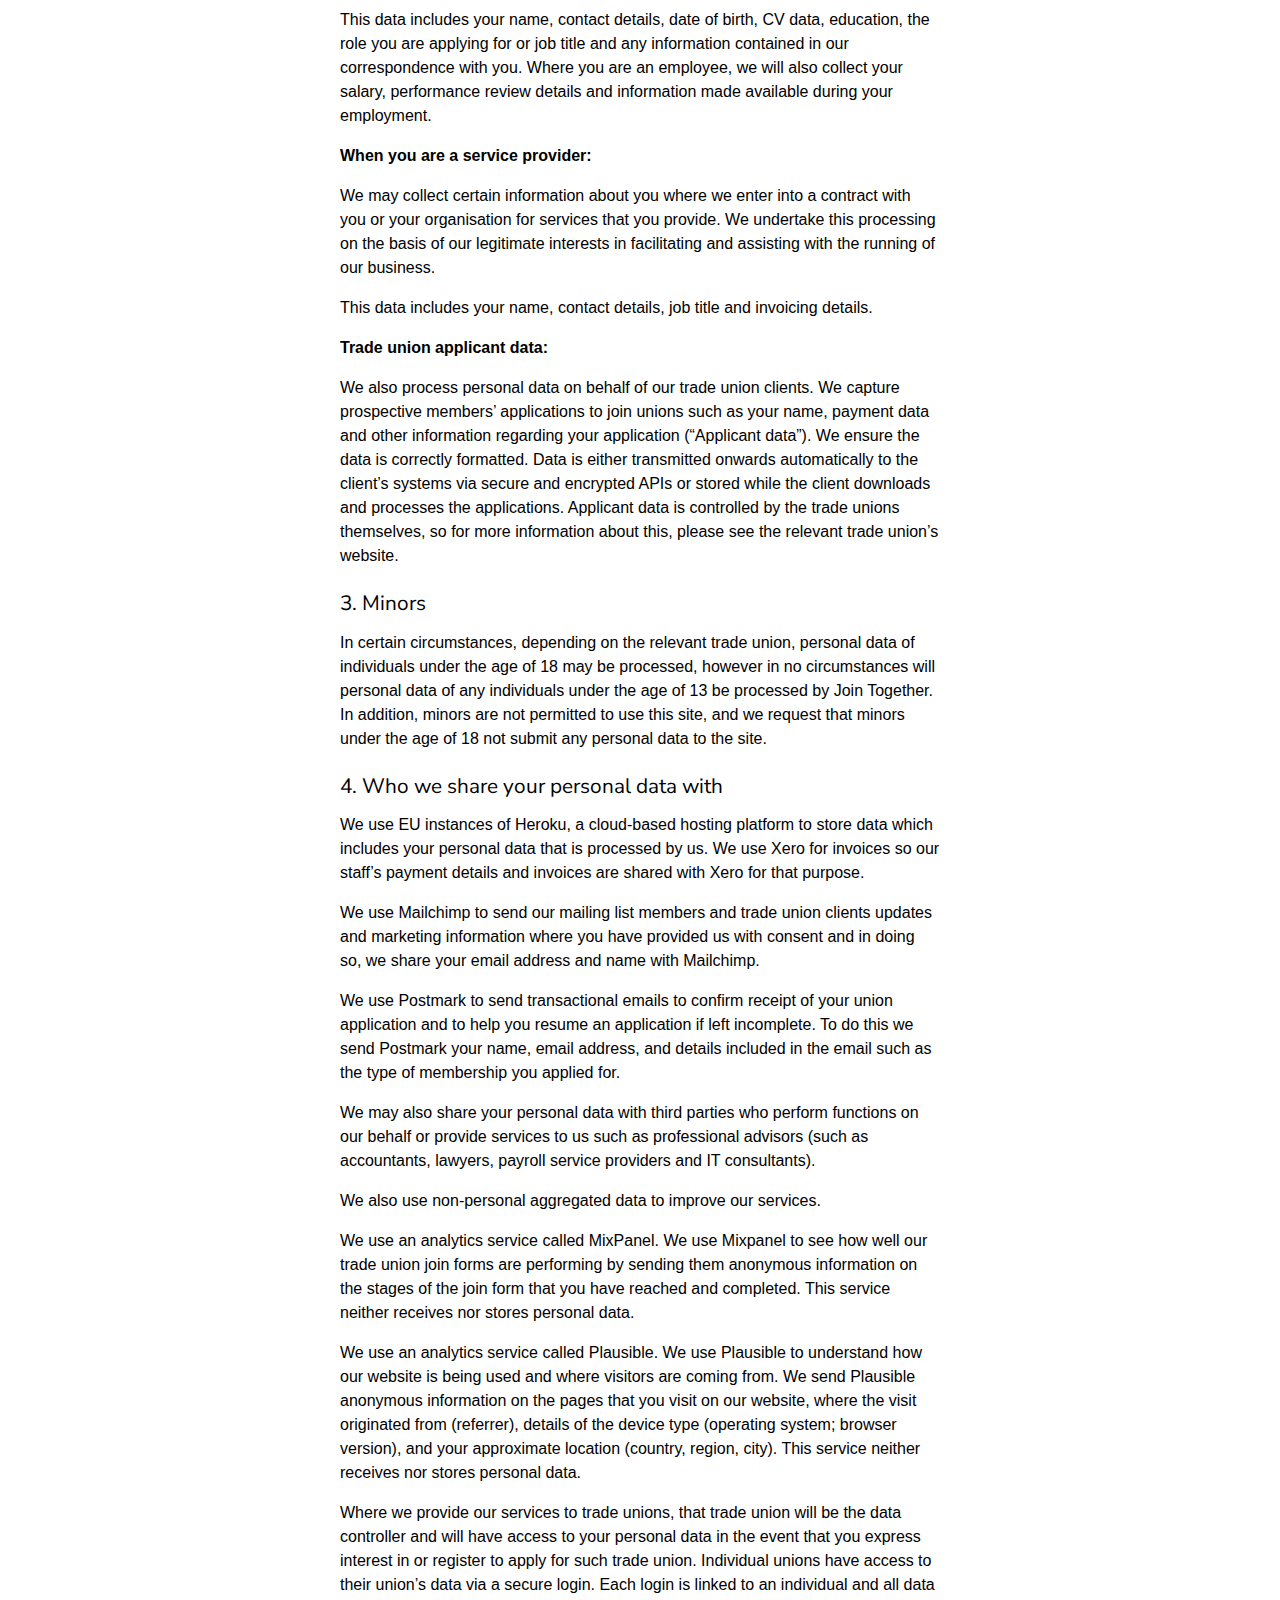
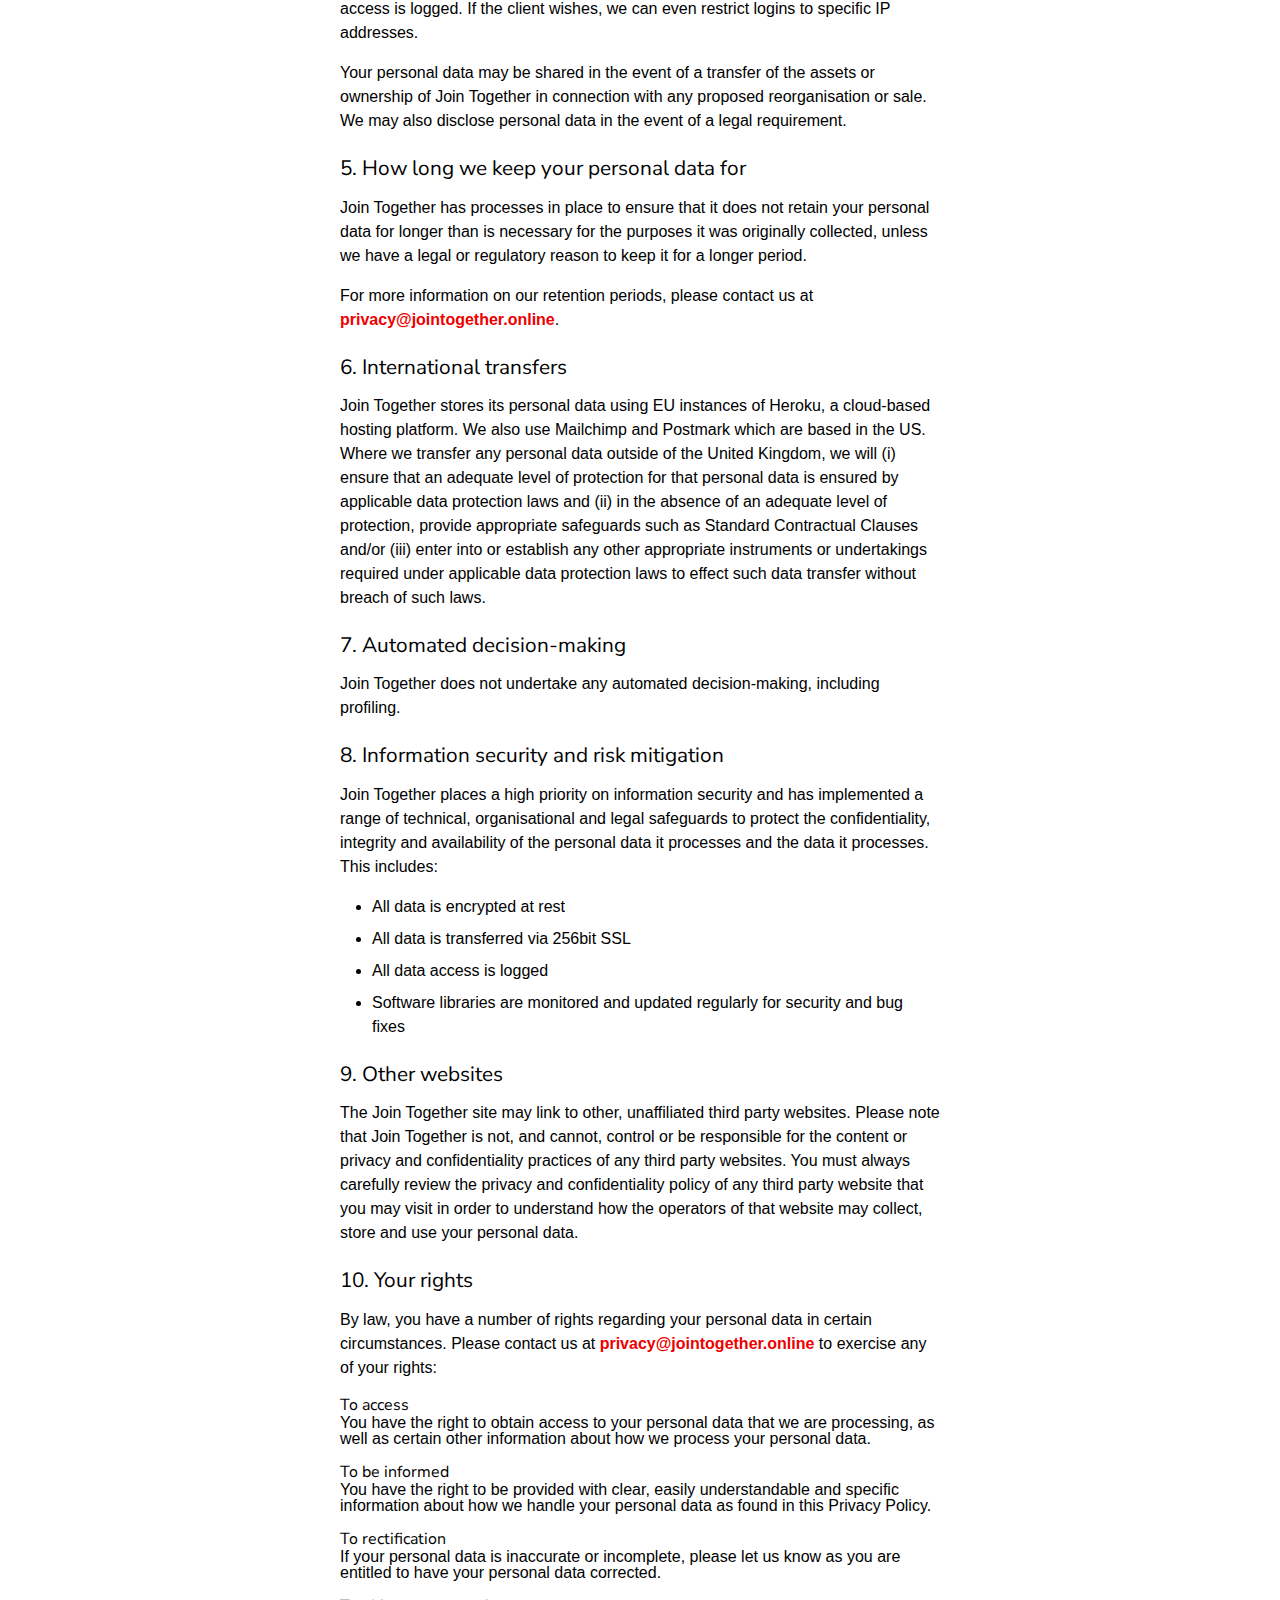
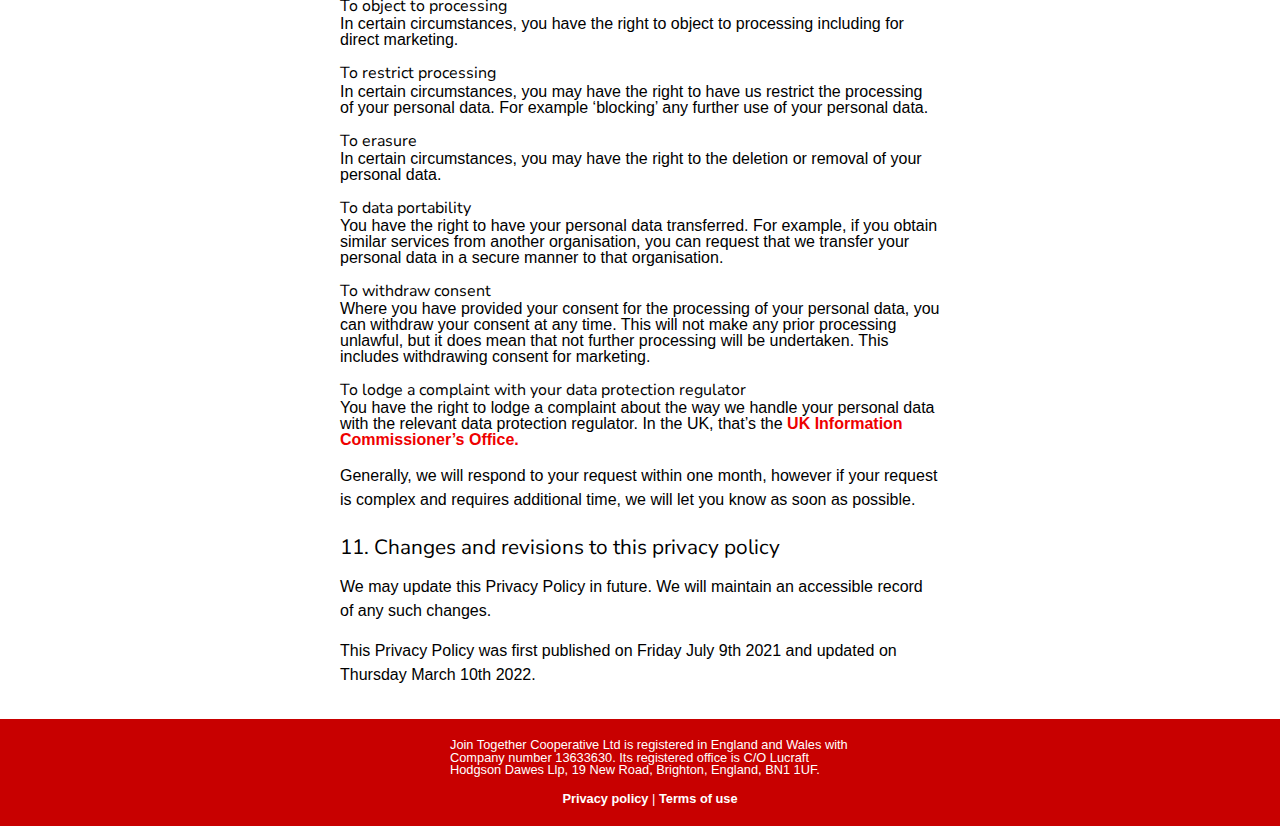
==== commit e1254072: "Link to terms of use from footer" ====
--- a/privacy.html
+++ b/privacy.html
@@ -1,4 +1,3 @@
-
 <!DOCTYPE html>
 <html lang="en">
 <head>
@@ -8,8 +7,8 @@
   <link rel="preconnect" href="https://fonts.googleapis.com">
   <link rel="preconnect" href="https://fonts.gstatic.com" crossorigin>
   <link href="https://fonts.googleapis.com/css2?family=Nunito+Sans:wght@800&display=swap" rel="stylesheet">
-  <title>JoinTogether</title>
-  <meta name="description" content="JoinTogether | Making joining easier">
+  <title>Join Together Privacy Policy | Making joining easier</title>
+  <meta name="description" content="The privacy policy of Join Together.">
   <meta name="viewport" content="width=device-width, initial-scale=1">
   <link rel="apple-touch-icon" sizes="180x180" href="favicon/apple-touch-icon.png">
   <link rel="icon" type="image/png" sizes="32x32" href="favicon/favicon-32x32.png">
@@ -372,7 +371,8 @@
     Brighton, England, BN1 1UF.
   </p>
   <p>
-    <a href="/privacy">Privacy policy</a>
+    <a href="/privacy">Privacy policy</a> |
+    <a href="/terms">Terms of use</a>
   </p>
 </footer>
 </body>
--- a/main.css
+++ b/main.css
@@ -68,6 +68,16 @@
   text-align: left;
 }
 
+ol.legal {
+  list-style-type: lower-alpha;
+  list-style-position: inside;
+}
+ol.legal li {
+  margin-left: 2rem;
+  margin-bottom: 0.5rem;
+  line-height: 1.5rem;
+}
+
 .width-30 {
   width: 30%;
 }
